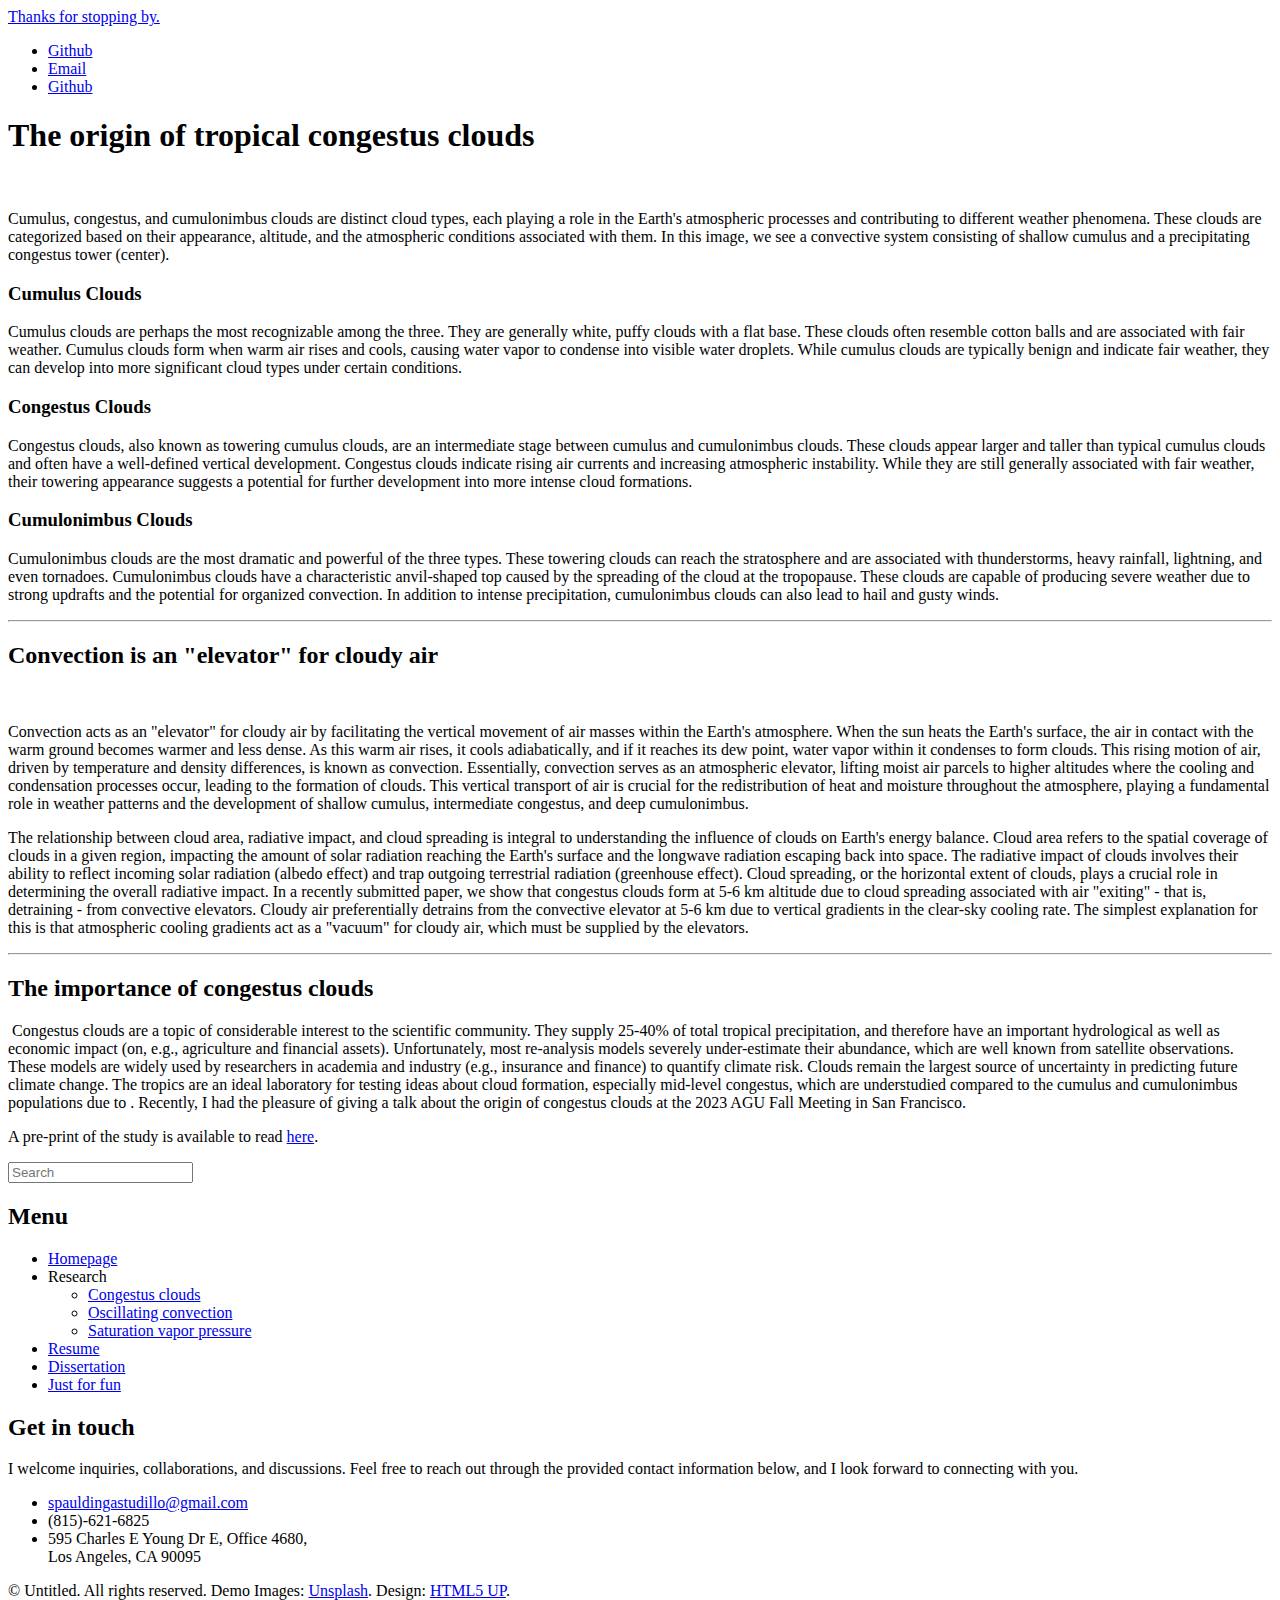
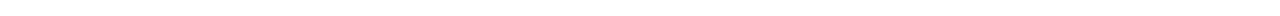
==== congestus.html @ 7991df56 "Add files via upload" ====
<!DOCTYPE HTML>
<!--
	Editorial by HTML5 UP
	html5up.net | @ajlkn
	Free for personal and commercial use under the CCA 3.0 license (html5up.net/license)
-->
<html>
	<head>
		<title>Congestus</title>
		<meta charset="utf-8" />
		<meta name="viewport" content="width=device-width, initial-scale=1, user-scalable=no" />
		<link rel="stylesheet" href="assets/css/main.css" />
	</head>
	<body class="is-preload">

		<!-- Wrapper -->
			<div id="wrapper">

				<!-- Main -->
					<div id="main">
						<div class="inner">

							<!-- Header -->
								<header id="header">
									<a href="index.html" class="logo">Thanks for stopping by.</a>
									<ul class="icons">
										<li><a href="https://www.linkedin.com/in/fesa/" class="icon brands fa-linkedin"><span class="label">Github</span></a></li>
										<li><a href="mailto:fspauldinga@ucla.edu" class="icon solid fa-envelope"><span class="label">Email</span></a></li>
										<li><a href="https://github.com/franciscospauldingastudillo" class="icon brands fa-github"><span class="label">Github</span></a></li>									</ul>
								</header>

							<!-- Content -->
								<section>
									<header class="main">
										<h1>The origin of tropical congestus clouds</h1>
									</header>

									<span class="image main"><img src="images/congestus.jpg" alt="" /></span>

									<p> 
										Cumulus, congestus, and cumulonimbus clouds are distinct cloud types, 
										each playing a role in the Earth's atmospheric processes and 
										contributing to different weather phenomena. These clouds are categorized 
										based on their appearance, altitude, and the atmospheric conditions 
										associated with them. In this image, we see a convective system consisting of
									    shallow cumulus and a precipitating congestus tower (center). 
									</p>

									<h3>Cumulus Clouds</h3>

									<p> Cumulus clouds are perhaps the most recognizable among the three. 
										They are generally white, puffy clouds with a flat base. 
										These clouds often resemble cotton balls and are associated with fair weather. 
										Cumulus clouds form when warm air rises and cools, 
										causing water vapor to condense into visible water droplets. 
										While cumulus clouds are typically benign and indicate fair weather, 
										they can develop into more significant 
										cloud types under certain conditions.
									</p>
									<h3>Congestus Clouds</h3>

									<p> Congestus clouds, also known as towering cumulus clouds, 
										are an intermediate stage between cumulus and cumulonimbus clouds. 
										These clouds appear larger and taller than typical cumulus clouds 
										and often have a well-defined vertical development. 
										Congestus clouds indicate rising air currents and 
										increasing atmospheric instability. While they are still generally 
										associated with fair weather, their towering appearance suggests a potential 
										for further development into more intense cloud formations.
									</p>
									<h3>Cumulonimbus Clouds</h3>

									<p> Cumulonimbus clouds are the most dramatic and powerful 
										of the three types. These towering clouds can reach the 
										stratosphere and are associated with thunderstorms, 
										heavy rainfall, lightning, and even tornadoes. 
										Cumulonimbus clouds have a characteristic anvil-shaped top 
										caused by the spreading of the cloud at the tropopause. 
										These clouds are capable of producing severe weather 
										due to strong updrafts and the potential for organized 
										convection. In addition to intense precipitation, 
										cumulonimbus clouds can also lead to hail and gusty winds.
									</p>

									<hr class="major" />

									<h2>Convection is an "elevator" for cloudy air </h2>

									<span class="image main"><img src="images/elevator.gif" alt="" /></span>

									<p>
										Convection acts as an "elevator" for cloudy air by 
										facilitating the vertical movement of air masses within the Earth's atmosphere. 
										When the sun heats the Earth's surface, the air in contact with the warm ground 
										becomes warmer and less dense. As this warm air rises, it cools adiabatically, 
										and if it reaches its dew point, water vapor within it condenses to form clouds. 
										This rising motion of air, driven by temperature and density differences, is known as convection. 
										Essentially, convection serves as an atmospheric elevator, lifting moist air parcels to 
										higher altitudes where the cooling and condensation processes occur, 
										leading to the formation of clouds. This vertical transport of air is crucial 
										for the redistribution of heat and moisture throughout the atmosphere, 
										playing a fundamental role in weather patterns and the development of shallow cumulus, 
										intermediate congestus, and deep cumulonimbus.
									</p>

									<p>
										The relationship between cloud area, radiative impact, and cloud spreading 
										is integral to understanding the influence of clouds on Earth's 
										energy balance. Cloud area refers to the spatial coverage of 
										clouds in a given region, impacting the amount of 
										solar radiation reaching the Earth's surface and 
										the longwave radiation escaping back into space. 
										The radiative impact of clouds involves their ability to 
										reflect incoming solar radiation (albedo effect) and 
										trap outgoing terrestrial radiation (greenhouse effect). 
										
										Cloud spreading, or the horizontal extent of clouds, plays a 
										crucial role in determining the overall radiative impact. In a recently submitted paper, 
										we show that congestus clouds form at 5-6 km altitude due to cloud spreading associated
										with air "exiting" - that is, detraining - from convective elevators. 
										Cloudy air preferentially detrains from the convective elevator 
										at 5-6 km due to vertical gradients in the clear-sky cooling rate.
										The simplest explanation for this is that atmospheric cooling gradients
										act as a "vacuum" for cloudy air, which must be supplied by the elevators.
									</p>

									<hr class="major" />

									<h2>The importance of congestus clouds</h2>
									<p> <span class="image right"><img src="images/agu2023.JPG" alt="" /></span>
										Congestus clouds are a topic of considerable interest to the scientific community. 
										They supply 25-40% of total tropical precipitation, and therefore have an important hydrological
										as well as economic impact (on, e.g., agriculture and financial assets). Unfortunately, most re-analysis models severely under-estimate their 
										abundance, which are well known from satellite observations. These models are widely used by researchers
										in academia and industry (e.g., insurance and finance) to quantify climate risk. Clouds remain the largest
										source of uncertainty in predicting future climate change. The tropics are an ideal laboratory for testing
										ideas about cloud formation, especially mid-level congestus, which are understudied
										compared to the cumulus and cumulonimbus populations due to . Recently, I had the pleasure of giving a talk
										about the origin of congestus clouds at the 2023 AGU Fall Meeting in San Francisco. 
									</p>

									<p>A pre-print of the study is available to read 
										<a href="https://escholarship.org/uc/item/8gn164cq#main">here</a>.
									</p>
								</section>

						</div>
					</div>

				<!-- Sidebar -->
					<div id="sidebar">
						<div class="inner">

							<!-- Search -->
								<section id="search" class="alt">
									<form method="post" action="#">
										<input type="text" name="query" id="query" placeholder="Search" />
									</form>
								</section>

								<!-- Menu -->
								<nav id="menu">
									<header class="major">
										<h2>Menu</h2>
									</header>
									<ul>
										<li><a href="index.html">Homepage</a></li>
										<li>
											<span class="opener">Research</span>
											<ul>
												<li><a href="congestus.html">Congestus clouds</a></li>
												<li><a href="oscillation.html">Oscillating convection</a></li>
												<li><a href="saturation.html">Saturation vapor pressure</a></li>
											</ul>
										</li>
										<li><a href="resume.html">Resume</a></li>
										<li><a href="dissertation.html">Dissertation</a></li>
										<li><a href="justforfun.html">Just for fun</a></li>
									</ul>
								</nav>

								<!-- Section -->
								<section>
									<header class="major">
										<h2>Get in touch</h2>
									</header>
									<p>
										I welcome inquiries, collaborations, and discussions. 
										Feel free to reach out through the provided contact information below, 
										and I look forward to connecting with you.
									</p>
									<ul class="contact">
										<li class="icon solid fa-envelope"><a href="mailto:fspauldinga@ucla.edu">spauldingastudillo@gmail.com</a></li>
										<li class="icon solid fa-phone">(815)-621-6825</li>
										<li class="icon solid fa-home">
											595 Charles E Young Dr E, Office 4680, <br> Los Angeles, CA 90095
										</li>
									</ul>
								</section>

							<!-- Footer -->
								<footer id="footer">
									<p class="copyright">&copy; Untitled. All rights reserved. Demo Images: <a href="https://unsplash.com">Unsplash</a>. Design: <a href="https://html5up.net">HTML5 UP</a>.</p>
								</footer>

						</div>
					</div>

			</div>

		<!-- Scripts -->
			<script src="assets/js/jquery.min.js"></script>
			<script src="assets/js/browser.min.js"></script>
			<script src="assets/js/breakpoints.min.js"></script>
			<script src="assets/js/util.js"></script>
			<script src="assets/js/main.js"></script>

	</body>
</html>
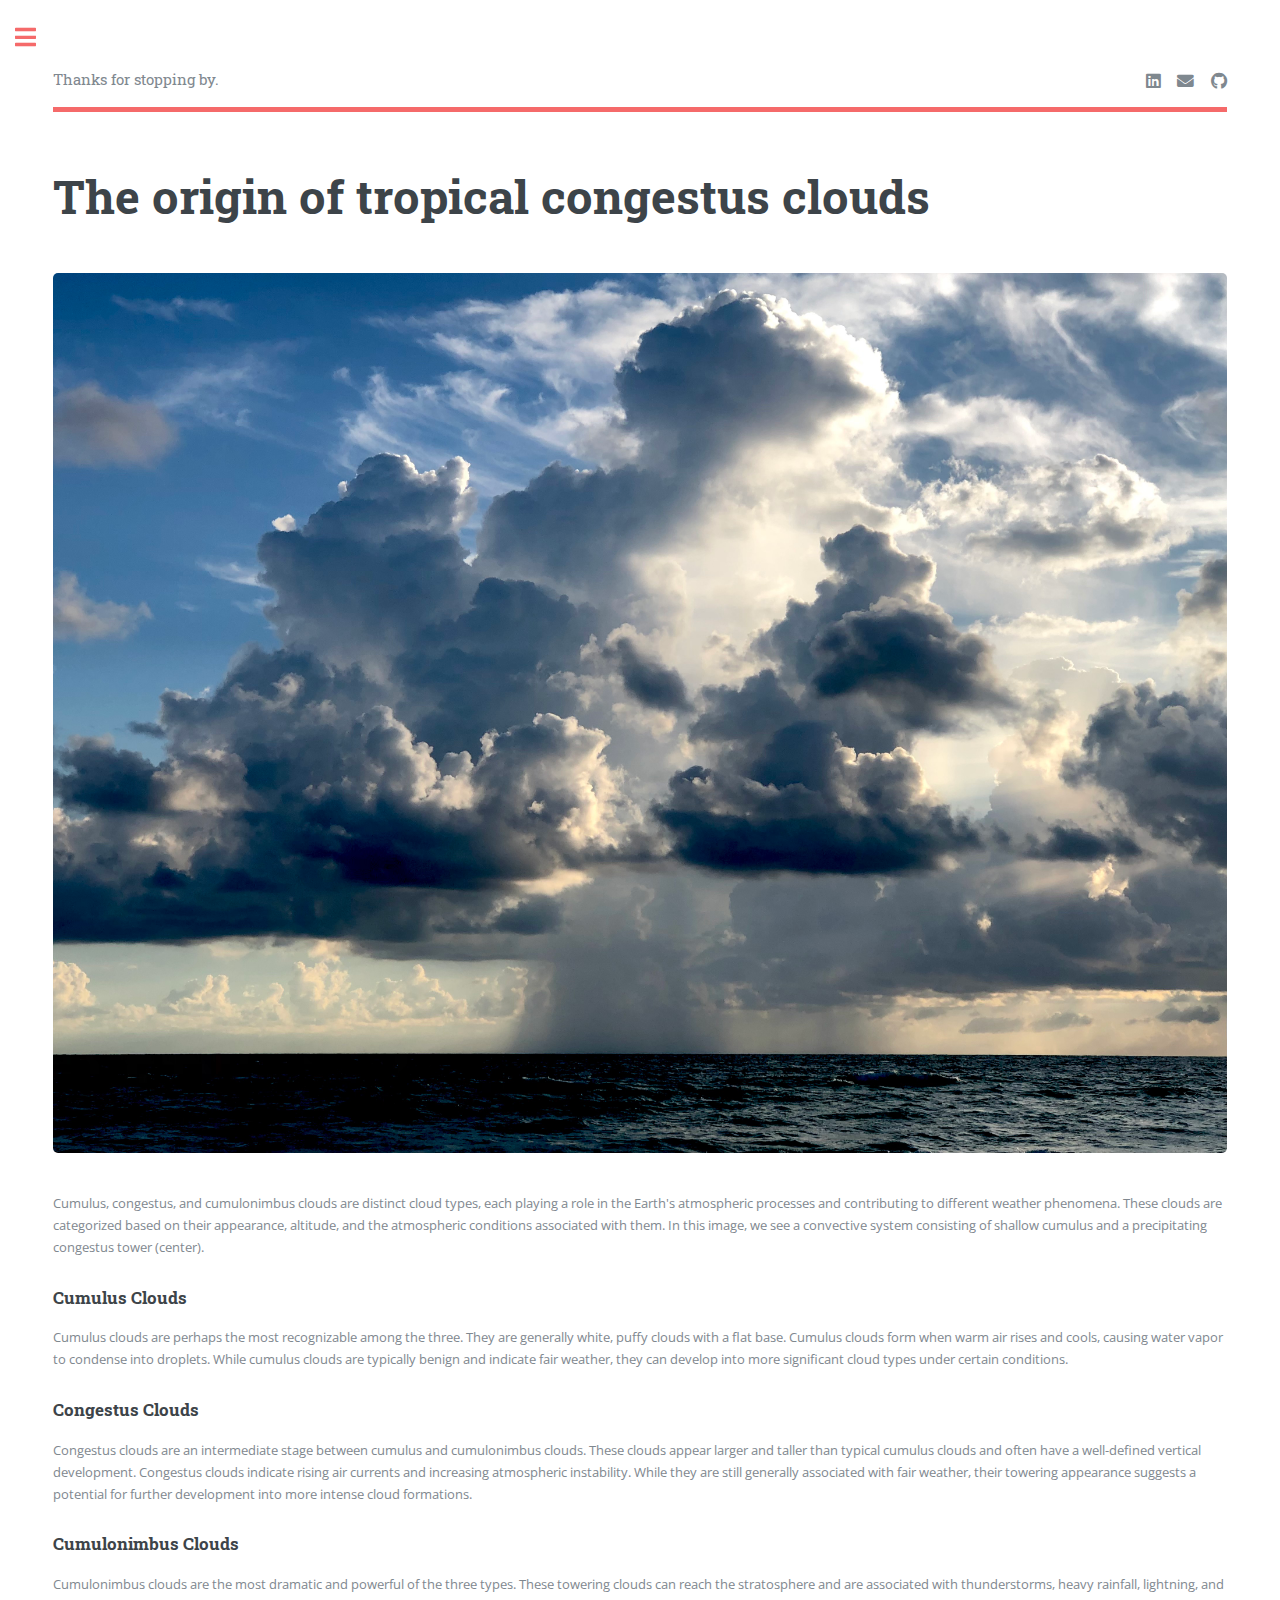
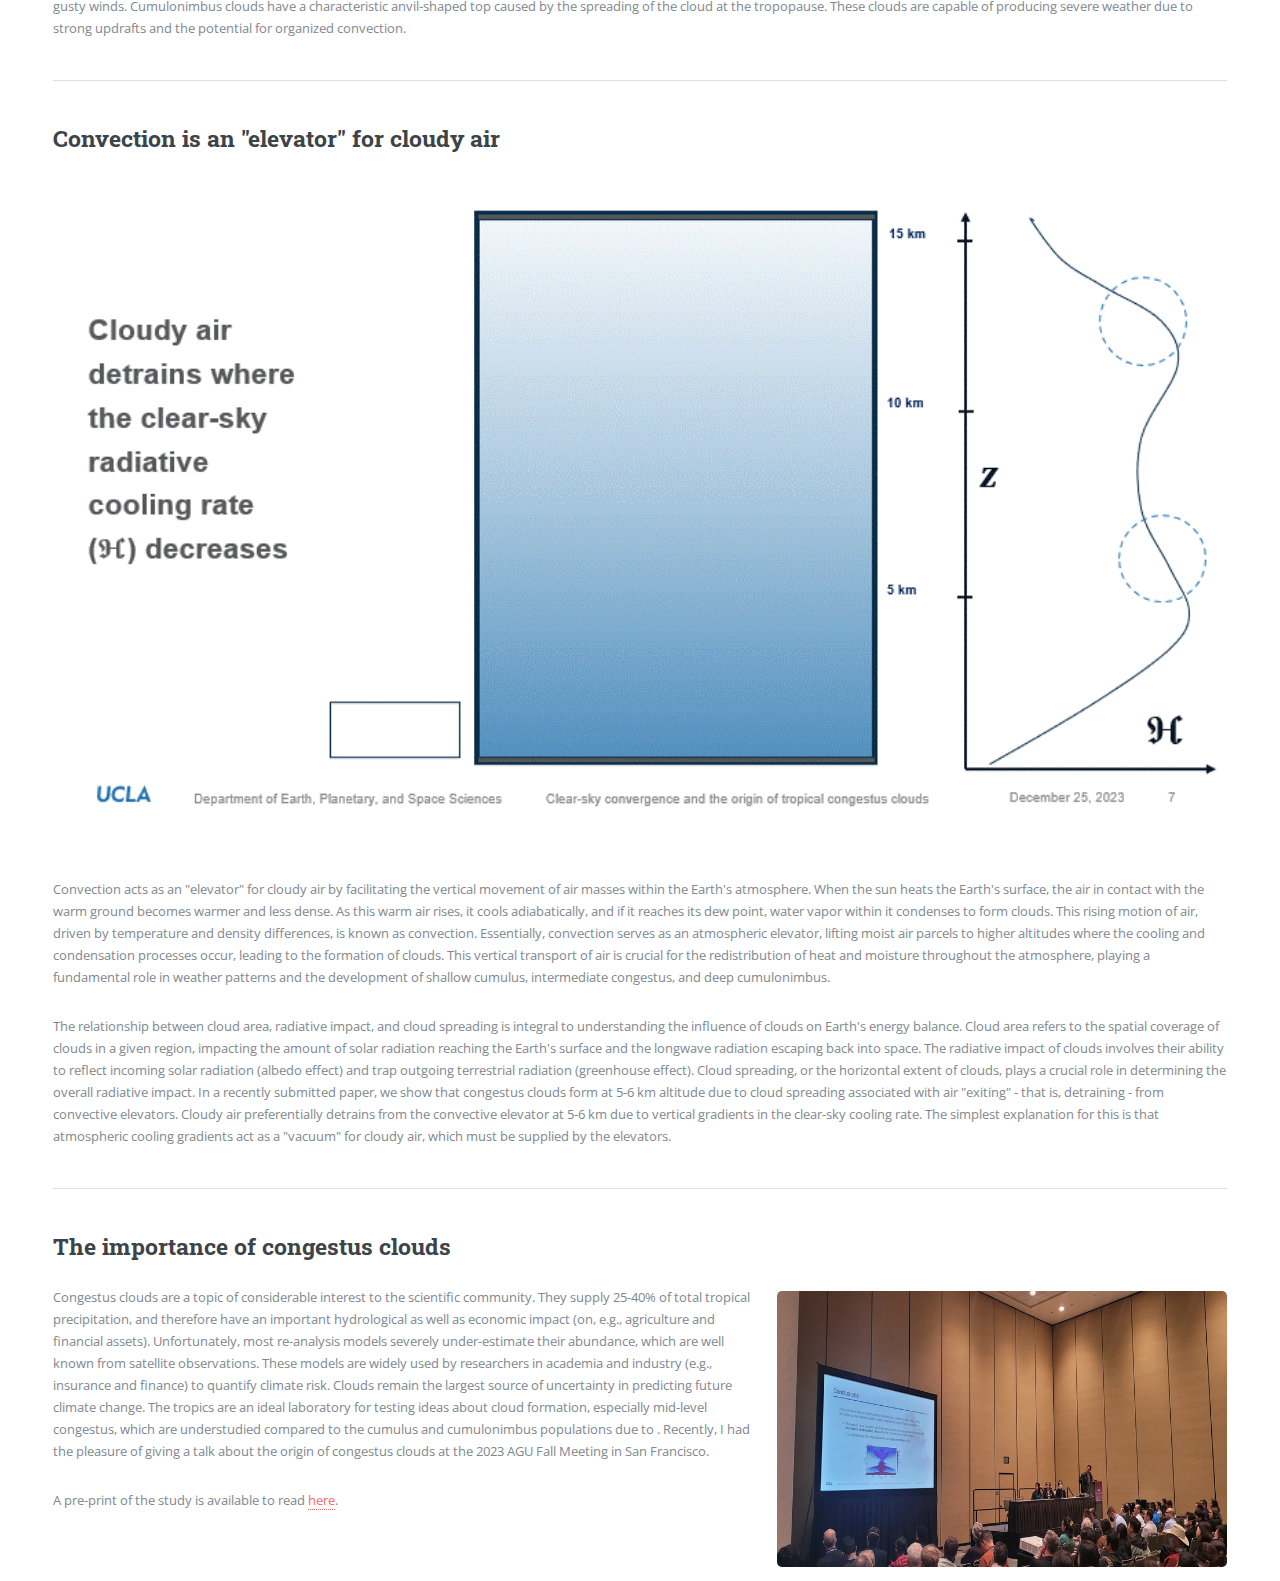
==== commit 16aaec0f: "Update congestus.html" ====
--- a/congestus.html
+++ b/congestus.html
@@ -50,17 +50,15 @@
 
 									<p> Cumulus clouds are perhaps the most recognizable among the three. 
 										They are generally white, puffy clouds with a flat base. 
-										These clouds often resemble cotton balls and are associated with fair weather. 
 										Cumulus clouds form when warm air rises and cools, 
-										causing water vapor to condense into visible water droplets. 
+										causing water vapor to condense into droplets. 
 										While cumulus clouds are typically benign and indicate fair weather, 
 										they can develop into more significant 
 										cloud types under certain conditions.
 									</p>
 									<h3>Congestus Clouds</h3>
 
-									<p> Congestus clouds, also known as towering cumulus clouds, 
-										are an intermediate stage between cumulus and cumulonimbus clouds. 
+									<p> Congestus clouds are an intermediate stage between cumulus and cumulonimbus clouds. 
 										These clouds appear larger and taller than typical cumulus clouds 
 										and often have a well-defined vertical development. 
 										Congestus clouds indicate rising air currents and 
@@ -73,13 +71,12 @@
 									<p> Cumulonimbus clouds are the most dramatic and powerful 
 										of the three types. These towering clouds can reach the 
 										stratosphere and are associated with thunderstorms, 
-										heavy rainfall, lightning, and even tornadoes. 
+										heavy rainfall, lightning, and gusty winds. 
 										Cumulonimbus clouds have a characteristic anvil-shaped top 
 										caused by the spreading of the cloud at the tropopause. 
 										These clouds are capable of producing severe weather 
 										due to strong updrafts and the potential for organized 
-										convection. In addition to intense precipitation, 
-										cumulonimbus clouds can also lead to hail and gusty winds.
+										convection.
 									</p>
 
 									<hr class="major" />
@@ -216,4 +213,4 @@
 			<script src="assets/js/main.js"></script>
 
 	</body>
-</html>+</html>
--- a/assets/css/main.css
+++ b/assets/css/main.css
@@ -0,0 +1,2273 @@
+@import url(fontawesome-all.min.css);
+@import url("https://fonts.googleapis.com/css?family=Open+Sans:400,600,400italic,600italic|Roboto+Slab:400,700");
+/*
+	Editorial by HTML5 UP
+	html5up.net | @ajlkn
+	Free for personal and commercial use under the CCA 3.0 license (html5up.net/license)
+*/
+html, body, div, span, applet, object,
+iframe, h1, h2, h3, h4, h5, h6, p, blockquote,
+pre, a, abbr, acronym, address, big, cite,
+code, del, dfn, em, img, ins, kbd, q, s, samp,
+small, strike, strong, sub, sup, tt, var, b,
+u, i, center, dl, dt, dd, ol, ul, li, fieldset,
+form, label, legend, table, caption, tbody,
+tfoot, thead, tr, th, td, article, aside,
+canvas, details, embed, figure, figcaption,
+footer, header, hgroup, menu, nav, output, ruby,
+section, summary, time, mark, audio, video {
+  margin: 0;
+  padding: 0;
+  border: 0;
+  font-size: 100%;
+  font: inherit;
+  vertical-align: baseline; }
+
+article, aside, details, figcaption, figure,
+footer, header, hgroup, menu, nav, section {
+  display: block; }
+
+body {
+  line-height: 1; }
+
+ol, ul {
+  list-style: none; }
+
+blockquote, q {
+  quotes: none; }
+  blockquote:before, blockquote:after, q:before, q:after {
+    content: '';
+    content: none; }
+
+table {
+  border-collapse: collapse;
+  border-spacing: 0; }
+
+body {
+  -webkit-text-size-adjust: none; }
+
+mark {
+  background-color: transparent;
+  color: inherit; }
+
+input::-moz-focus-inner {
+  border: 0;
+  padding: 0; }
+
+input, select, textarea {
+  -moz-appearance: none;
+  -webkit-appearance: none;
+  -ms-appearance: none;
+  appearance: none; }
+
+/* Basic */
+@-ms-viewport {
+  width: device-width; }
+
+body {
+  -ms-overflow-style: scrollbar; }
+
+@media screen and (max-width: 480px) {
+  html, body {
+    min-width: 320px; } }
+
+html {
+  box-sizing: border-box; }
+
+*, *:before, *:after {
+  box-sizing: inherit; }
+
+body {
+  background: #ffffff; }
+  body.is-preload *, body.is-preload *:before, body.is-preload *:after, body.is-resizing *, body.is-resizing *:before, body.is-resizing *:after {
+    -moz-animation: none !important;
+    -webkit-animation: none !important;
+    -ms-animation: none !important;
+    animation: none !important;
+    -moz-transition: none !important;
+    -webkit-transition: none !important;
+    -ms-transition: none !important;
+    transition: none !important; }
+
+/* Type */
+body, input, select, textarea {
+  color: #7f888f;
+  font-family: "Open Sans", sans-serif;
+  font-size: 13pt;
+  font-weight: 400;
+  line-height: 1.65; }
+  @media screen and (max-width: 1680px) {
+    body, input, select, textarea {
+      font-size: 11pt; } }
+  @media screen and (max-width: 1280px) {
+    body, input, select, textarea {
+      font-size: 10pt; } }
+  @media screen and (max-width: 360px) {
+    body, input, select, textarea {
+      font-size: 9pt; } }
+
+a {
+  -moz-transition: color 0.2s ease-in-out, border-bottom-color 0.2s ease-in-out;
+  -webkit-transition: color 0.2s ease-in-out, border-bottom-color 0.2s ease-in-out;
+  -ms-transition: color 0.2s ease-in-out, border-bottom-color 0.2s ease-in-out;
+  transition: color 0.2s ease-in-out, border-bottom-color 0.2s ease-in-out;
+  border-bottom: dotted 1px;
+  color: #f56a6a;
+  text-decoration: none; }
+  a:hover {
+    border-bottom-color: #f56a6a;
+    color: #f56a6a !important; }
+    a:hover strong {
+      color: inherit; }
+
+strong, b {
+  color: #3d4449;
+  font-weight: 600; }
+
+em, i {
+  font-style: italic; }
+
+p {
+  margin: 0 0 2em 0; }
+
+h1, h2, h3, h4, h5, h6 {
+  color: #3d4449;
+  font-family: "Roboto Slab", serif;
+  font-weight: 700;
+  line-height: 1.5;
+  margin: 0 0 1em 0; }
+  h1 a, h2 a, h3 a, h4 a, h5 a, h6 a {
+    color: inherit;
+    text-decoration: none;
+    border-bottom: 0; }
+
+h1 {
+  font-size: 4em;
+  margin: 0 0 0.5em 0;
+  line-height: 1.3; }
+
+h2 {
+  font-size: 1.75em; }
+
+h3 {
+  font-size: 1.25em; }
+
+h4 {
+  font-size: 1.1em; }
+
+h5 {
+  font-size: 0.9em; }
+
+h6 {
+  font-size: 0.7em; }
+
+@media screen and (max-width: 1680px) {
+  h1 {
+    font-size: 3.5em; } }
+
+@media screen and (max-width: 980px) {
+  h1 {
+    font-size: 3.25em; } }
+
+@media screen and (max-width: 736px) {
+  h1 {
+    font-size: 2em;
+    line-height: 1.4; }
+  h2 {
+    font-size: 1.5em; } }
+
+sub {
+  font-size: 0.8em;
+  position: relative;
+  top: 0.5em; }
+
+sup {
+  font-size: 0.8em;
+  position: relative;
+  top: -0.5em; }
+
+blockquote {
+  border-left: solid 3px rgba(210, 215, 217, 0.75);
+  font-style: italic;
+  margin: 0 0 2em 0;
+  padding: 0.5em 0 0.5em 2em; }
+
+code {
+  background: rgba(230, 235, 237, 0.25);
+  border-radius: 0.375em;
+  border: solid 1px rgba(210, 215, 217, 0.75);
+  font-family: "Courier New", monospace;
+  font-size: 0.9em;
+  margin: 0 0.25em;
+  padding: 0.25em 0.65em; }
+
+pre {
+  -webkit-overflow-scrolling: touch;
+  font-family: "Courier New", monospace;
+  font-size: 0.9em;
+  margin: 0 0 2em 0; }
+  pre code {
+    display: block;
+    line-height: 1.75;
+    padding: 1em 1.5em;
+    overflow-x: auto; }
+
+hr {
+  border: 0;
+  border-bottom: solid 1px rgba(210, 215, 217, 0.75);
+  margin: 2em 0; }
+  hr.major {
+    margin: 3em 0; }
+
+.align-left {
+  text-align: left; }
+
+.align-center {
+  text-align: center; }
+
+.align-right {
+  text-align: right; }
+
+/* Row */
+.row {
+  display: flex;
+  flex-wrap: wrap;
+  box-sizing: border-box;
+  align-items: stretch; }
+  .row > * {
+    box-sizing: border-box; }
+  .row.gtr-uniform > * > :last-child {
+    margin-bottom: 0; }
+  .row.aln-left {
+    justify-content: flex-start; }
+  .row.aln-center {
+    justify-content: center; }
+  .row.aln-right {
+    justify-content: flex-end; }
+  .row.aln-top {
+    align-items: flex-start; }
+  .row.aln-middle {
+    align-items: center; }
+  .row.aln-bottom {
+    align-items: flex-end; }
+  .row > .imp {
+    order: -1; }
+  .row > .col-1 {
+    width: 8.33333%; }
+  .row > .off-1 {
+    margin-left: 8.33333%; }
+  .row > .col-2 {
+    width: 16.66667%; }
+  .row > .off-2 {
+    margin-left: 16.66667%; }
+  .row > .col-3 {
+    width: 25%; }
+  .row > .off-3 {
+    margin-left: 25%; }
+  .row > .col-4 {
+    width: 33.33333%; }
+  .row > .off-4 {
+    margin-left: 33.33333%; }
+  .row > .col-5 {
+    width: 41.66667%; }
+  .row > .off-5 {
+    margin-left: 41.66667%; }
+  .row > .col-6 {
+    width: 50%; }
+  .row > .off-6 {
+    margin-left: 50%; }
+  .row > .col-7 {
+    width: 58.33333%; }
+  .row > .off-7 {
+    margin-left: 58.33333%; }
+  .row > .col-8 {
+    width: 66.66667%; }
+  .row > .off-8 {
+    margin-left: 66.66667%; }
+  .row > .col-9 {
+    width: 75%; }
+  .row > .off-9 {
+    margin-left: 75%; }
+  .row > .col-10 {
+    width: 83.33333%; }
+  .row > .off-10 {
+    margin-left: 83.33333%; }
+  .row > .col-11 {
+    width: 91.66667%; }
+  .row > .off-11 {
+    margin-left: 91.66667%; }
+  .row > .col-12 {
+    width: 100%; }
+  .row > .off-12 {
+    margin-left: 100%; }
+  .row.gtr-0 {
+    margin-top: 0;
+    margin-left: 0em; }
+    .row.gtr-0 > * {
+      padding: 0 0 0 0em; }
+    .row.gtr-0.gtr-uniform {
+      margin-top: 0em; }
+      .row.gtr-0.gtr-uniform > * {
+        padding-top: 0em; }
+  .row.gtr-25 {
+    margin-top: 0;
+    margin-left: -0.375em; }
+    .row.gtr-25 > * {
+      padding: 0 0 0 0.375em; }
+    .row.gtr-25.gtr-uniform {
+      margin-top: -0.375em; }
+      .row.gtr-25.gtr-uniform > * {
+        padding-top: 0.375em; }
+  .row.gtr-50 {
+    margin-top: 0;
+    margin-left: -0.75em; }
+    .row.gtr-50 > * {
+      padding: 0 0 0 0.75em; }
+    .row.gtr-50.gtr-uniform {
+      margin-top: -0.75em; }
+      .row.gtr-50.gtr-uniform > * {
+        padding-top: 0.75em; }
+  .row {
+    margin-top: 0;
+    margin-left: -1.5em; }
+    .row > * {
+      padding: 0 0 0 1.5em; }
+    .row.gtr-uniform {
+      margin-top: -1.5em; }
+      .row.gtr-uniform > * {
+        padding-top: 1.5em; }
+  .row.gtr-150 {
+    margin-top: 0;
+    margin-left: -2.25em; }
+    .row.gtr-150 > * {
+      padding: 0 0 0 2.25em; }
+    .row.gtr-150.gtr-uniform {
+      margin-top: -2.25em; }
+      .row.gtr-150.gtr-uniform > * {
+        padding-top: 2.25em; }
+  .row.gtr-200 {
+    margin-top: 0;
+    margin-left: -3em; }
+    .row.gtr-200 > * {
+      padding: 0 0 0 3em; }
+    .row.gtr-200.gtr-uniform {
+      margin-top: -3em; }
+      .row.gtr-200.gtr-uniform > * {
+        padding-top: 3em; }
+  @media screen and (max-width: 1680px) {
+    .row {
+      display: flex;
+      flex-wrap: wrap;
+      box-sizing: border-box;
+      align-items: stretch; }
+      .row > * {
+        box-sizing: border-box; }
+      .row.gtr-uniform > * > :last-child {
+        margin-bottom: 0; }
+      .row.aln-left {
+        justify-content: flex-start; }
+      .row.aln-center {
+        justify-content: center; }
+      .row.aln-right {
+        justify-content: flex-end; }
+      .row.aln-top {
+        align-items: flex-start; }
+      .row.aln-middle {
+        align-items: center; }
+      .row.aln-bottom {
+        align-items: flex-end; }
+      .row > .imp-xlarge {
+        order: -1; }
+      .row > .col-1-xlarge {
+        width: 8.33333%; }
+      .row > .off-1-xlarge {
+        margin-left: 8.33333%; }
+      .row > .col-2-xlarge {
+        width: 16.66667%; }
+      .row > .off-2-xlarge {
+        margin-left: 16.66667%; }
+      .row > .col-3-xlarge {
+        width: 25%; }
+      .row > .off-3-xlarge {
+        margin-left: 25%; }
+      .row > .col-4-xlarge {
+        width: 33.33333%; }
+      .row > .off-4-xlarge {
+        margin-left: 33.33333%; }
+      .row > .col-5-xlarge {
+        width: 41.66667%; }
+      .row > .off-5-xlarge {
+        margin-left: 41.66667%; }
+      .row > .col-6-xlarge {
+        width: 50%; }
+      .row > .off-6-xlarge {
+        margin-left: 50%; }
+      .row > .col-7-xlarge {
+        width: 58.33333%; }
+      .row > .off-7-xlarge {
+        margin-left: 58.33333%; }
+      .row > .col-8-xlarge {
+        width: 66.66667%; }
+      .row > .off-8-xlarge {
+        margin-left: 66.66667%; }
+      .row > .col-9-xlarge {
+        width: 75%; }
+      .row > .off-9-xlarge {
+        margin-left: 75%; }
+      .row > .col-10-xlarge {
+        width: 83.33333%; }
+      .row > .off-10-xlarge {
+        margin-left: 83.33333%; }
+      .row > .col-11-xlarge {
+        width: 91.66667%; }
+      .row > .off-11-xlarge {
+        margin-left: 91.66667%; }
+      .row > .col-12-xlarge {
+        width: 100%; }
+      .row > .off-12-xlarge {
+        margin-left: 100%; }
+      .row.gtr-0 {
+        margin-top: 0;
+        margin-left: 0em; }
+        .row.gtr-0 > * {
+          padding: 0 0 0 0em; }
+        .row.gtr-0.gtr-uniform {
+          margin-top: 0em; }
+          .row.gtr-0.gtr-uniform > * {
+            padding-top: 0em; }
+      .row.gtr-25 {
+        margin-top: 0;
+        margin-left: -0.375em; }
+        .row.gtr-25 > * {
+          padding: 0 0 0 0.375em; }
+        .row.gtr-25.gtr-uniform {
+          margin-top: -0.375em; }
+          .row.gtr-25.gtr-uniform > * {
+            padding-top: 0.375em; }
+      .row.gtr-50 {
+        margin-top: 0;
+        margin-left: -0.75em; }
+        .row.gtr-50 > * {
+          padding: 0 0 0 0.75em; }
+        .row.gtr-50.gtr-uniform {
+          margin-top: -0.75em; }
+          .row.gtr-50.gtr-uniform > * {
+            padding-top: 0.75em; }
+      .row {
+        margin-top: 0;
+        margin-left: -1.5em; }
+        .row > * {
+          padding: 0 0 0 1.5em; }
+        .row.gtr-uniform {
+          margin-top: -1.5em; }
+          .row.gtr-uniform > * {
+            padding-top: 1.5em; }
+      .row.gtr-150 {
+        margin-top: 0;
+        margin-left: -2.25em; }
+        .row.gtr-150 > * {
+          padding: 0 0 0 2.25em; }
+        .row.gtr-150.gtr-uniform {
+          margin-top: -2.25em; }
+          .row.gtr-150.gtr-uniform > * {
+            padding-top: 2.25em; }
+      .row.gtr-200 {
+        margin-top: 0;
+        margin-left: -3em; }
+        .row.gtr-200 > * {
+          padding: 0 0 0 3em; }
+        .row.gtr-200.gtr-uniform {
+          margin-top: -3em; }
+          .row.gtr-200.gtr-uniform > * {
+            padding-top: 3em; } }
+  @media screen and (max-width: 1280px) {
+    .row {
+      display: flex;
+      flex-wrap: wrap;
+      box-sizing: border-box;
+      align-items: stretch; }
+      .row > * {
+        box-sizing: border-box; }
+      .row.gtr-uniform > * > :last-child {
+        margin-bottom: 0; }
+      .row.aln-left {
+        justify-content: flex-start; }
+      .row.aln-center {
+        justify-content: center; }
+      .row.aln-right {
+        justify-content: flex-end; }
+      .row.aln-top {
+        align-items: flex-start; }
+      .row.aln-middle {
+        align-items: center; }
+      .row.aln-bottom {
+        align-items: flex-end; }
+      .row > .imp-large {
+        order: -1; }
+      .row > .col-1-large {
+        width: 8.33333%; }
+      .row > .off-1-large {
+        margin-left: 8.33333%; }
+      .row > .col-2-large {
+        width: 16.66667%; }
+      .row > .off-2-large {
+        margin-left: 16.66667%; }
+      .row > .col-3-large {
+        width: 25%; }
+      .row > .off-3-large {
+        margin-left: 25%; }
+      .row > .col-4-large {
+        width: 33.33333%; }
+      .row > .off-4-large {
+        margin-left: 33.33333%; }
+      .row > .col-5-large {
+        width: 41.66667%; }
+      .row > .off-5-large {
+        margin-left: 41.66667%; }
+      .row > .col-6-large {
+        width: 50%; }
+      .row > .off-6-large {
+        margin-left: 50%; }
+      .row > .col-7-large {
+        width: 58.33333%; }
+      .row > .off-7-large {
+        margin-left: 58.33333%; }
+      .row > .col-8-large {
+        width: 66.66667%; }
+      .row > .off-8-large {
+        margin-left: 66.66667%; }
+      .row > .col-9-large {
+        width: 75%; }
+      .row > .off-9-large {
+        margin-left: 75%; }
+      .row > .col-10-large {
+        width: 83.33333%; }
+      .row > .off-10-large {
+        margin-left: 83.33333%; }
+      .row > .col-11-large {
+        width: 91.66667%; }
+      .row > .off-11-large {
+        margin-left: 91.66667%; }
+      .row > .col-12-large {
+        width: 100%; }
+      .row > .off-12-large {
+        margin-left: 100%; }
+      .row.gtr-0 {
+        margin-top: 0;
+        margin-left: 0em; }
+        .row.gtr-0 > * {
+          padding: 0 0 0 0em; }
+        .row.gtr-0.gtr-uniform {
+          margin-top: 0em; }
+          .row.gtr-0.gtr-uniform > * {
+            padding-top: 0em; }
+      .row.gtr-25 {
+        margin-top: 0;
+        margin-left: -0.375em; }
+        .row.gtr-25 > * {
+          padding: 0 0 0 0.375em; }
+        .row.gtr-25.gtr-uniform {
+          margin-top: -0.375em; }
+          .row.gtr-25.gtr-uniform > * {
+            padding-top: 0.375em; }
+      .row.gtr-50 {
+        margin-top: 0;
+        margin-left: -0.75em; }
+        .row.gtr-50 > * {
+          padding: 0 0 0 0.75em; }
+        .row.gtr-50.gtr-uniform {
+          margin-top: -0.75em; }
+          .row.gtr-50.gtr-uniform > * {
+            padding-top: 0.75em; }
+      .row {
+        margin-top: 0;
+        margin-left: -1.5em; }
+        .row > * {
+          padding: 0 0 0 1.5em; }
+        .row.gtr-uniform {
+          margin-top: -1.5em; }
+          .row.gtr-uniform > * {
+            padding-top: 1.5em; }
+      .row.gtr-150 {
+        margin-top: 0;
+        margin-left: -2.25em; }
+        .row.gtr-150 > * {
+          padding: 0 0 0 2.25em; }
+        .row.gtr-150.gtr-uniform {
+          margin-top: -2.25em; }
+          .row.gtr-150.gtr-uniform > * {
+            padding-top: 2.25em; }
+      .row.gtr-200 {
+        margin-top: 0;
+        margin-left: -3em; }
+        .row.gtr-200 > * {
+          padding: 0 0 0 3em; }
+        .row.gtr-200.gtr-uniform {
+          margin-top: -3em; }
+          .row.gtr-200.gtr-uniform > * {
+            padding-top: 3em; } }
+  @media screen and (max-width: 980px) {
+    .row {
+      display: flex;
+      flex-wrap: wrap;
+      box-sizing: border-box;
+      align-items: stretch; }
+      .row > * {
+        box-sizing: border-box; }
+      .row.gtr-uniform > * > :last-child {
+        margin-bottom: 0; }
+      .row.aln-left {
+        justify-content: flex-start; }
+      .row.aln-center {
+        justify-content: center; }
+      .row.aln-right {
+        justify-content: flex-end; }
+      .row.aln-top {
+        align-items: flex-start; }
+      .row.aln-middle {
+        align-items: center; }
+      .row.aln-bottom {
+        align-items: flex-end; }
+      .row > .imp-medium {
+        order: -1; }
+      .row > .col-1-medium {
+        width: 8.33333%; }
+      .row > .off-1-medium {
+        margin-left: 8.33333%; }
+      .row > .col-2-medium {
+        width: 16.66667%; }
+      .row > .off-2-medium {
+        margin-left: 16.66667%; }
+      .row > .col-3-medium {
+        width: 25%; }
+      .row > .off-3-medium {
+        margin-left: 25%; }
+      .row > .col-4-medium {
+        width: 33.33333%; }
+      .row > .off-4-medium {
+        margin-left: 33.33333%; }
+      .row > .col-5-medium {
+        width: 41.66667%; }
+      .row > .off-5-medium {
+        margin-left: 41.66667%; }
+      .row > .col-6-medium {
+        width: 50%; }
+      .row > .off-6-medium {
+        margin-left: 50%; }
+      .row > .col-7-medium {
+        width: 58.33333%; }
+      .row > .off-7-medium {
+        margin-left: 58.33333%; }
+      .row > .col-8-medium {
+        width: 66.66667%; }
+      .row > .off-8-medium {
+        margin-left: 66.66667%; }
+      .row > .col-9-medium {
+        width: 75%; }
+      .row > .off-9-medium {
+        margin-left: 75%; }
+      .row > .col-10-medium {
+        width: 83.33333%; }
+      .row > .off-10-medium {
+        margin-left: 83.33333%; }
+      .row > .col-11-medium {
+        width: 91.66667%; }
+      .row > .off-11-medium {
+        margin-left: 91.66667%; }
+      .row > .col-12-medium {
+        width: 100%; }
+      .row > .off-12-medium {
+        margin-left: 100%; }
+      .row.gtr-0 {
+        margin-top: 0;
+        margin-left: 0em; }
+        .row.gtr-0 > * {
+          padding: 0 0 0 0em; }
+        .row.gtr-0.gtr-uniform {
+          margin-top: 0em; }
+          .row.gtr-0.gtr-uniform > * {
+            padding-top: 0em; }
+      .row.gtr-25 {
+        margin-top: 0;
+        margin-left: -0.375em; }
+        .row.gtr-25 > * {
+          padding: 0 0 0 0.375em; }
+        .row.gtr-25.gtr-uniform {
+          margin-top: -0.375em; }
+          .row.gtr-25.gtr-uniform > * {
+            padding-top: 0.375em; }
+      .row.gtr-50 {
+        margin-top: 0;
+        margin-left: -0.75em; }
+        .row.gtr-50 > * {
+          padding: 0 0 0 0.75em; }
+        .row.gtr-50.gtr-uniform {
+          margin-top: -0.75em; }
+          .row.gtr-50.gtr-uniform > * {
+            padding-top: 0.75em; }
+      .row {
+        margin-top: 0;
+        margin-left: -1.5em; }
+        .row > * {
+          padding: 0 0 0 1.5em; }
+        .row.gtr-uniform {
+          margin-top: -1.5em; }
+          .row.gtr-uniform > * {
+            padding-top: 1.5em; }
+      .row.gtr-150 {
+        margin-top: 0;
+        margin-left: -2.25em; }
+        .row.gtr-150 > * {
+          padding: 0 0 0 2.25em; }
+        .row.gtr-150.gtr-uniform {
+          margin-top: -2.25em; }
+          .row.gtr-150.gtr-uniform > * {
+            padding-top: 2.25em; }
+      .row.gtr-200 {
+        margin-top: 0;
+        margin-left: -3em; }
+        .row.gtr-200 > * {
+          padding: 0 0 0 3em; }
+        .row.gtr-200.gtr-uniform {
+          margin-top: -3em; }
+          .row.gtr-200.gtr-uniform > * {
+            padding-top: 3em; } }
+  @media screen and (max-width: 736px) {
+    .row {
+      display: flex;
+      flex-wrap: wrap;
+      box-sizing: border-box;
+      align-items: stretch; }
+      .row > * {
+        box-sizing: border-box; }
+      .row.gtr-uniform > * > :last-child {
+        margin-bottom: 0; }
+      .row.aln-left {
+        justify-content: flex-start; }
+      .row.aln-center {
+        justify-content: center; }
+      .row.aln-right {
+        justify-content: flex-end; }
+      .row.aln-top {
+        align-items: flex-start; }
+      .row.aln-middle {
+        align-items: center; }
+      .row.aln-bottom {
+        align-items: flex-end; }
+      .row > .imp-small {
+        order: -1; }
+      .row > .col-1-small {
+        width: 8.33333%; }
+      .row > .off-1-small {
+        margin-left: 8.33333%; }
+      .row > .col-2-small {
+        width: 16.66667%; }
+      .row > .off-2-small {
+        margin-left: 16.66667%; }
+      .row > .col-3-small {
+        width: 25%; }
+      .row > .off-3-small {
+        margin-left: 25%; }
+      .row > .col-4-small {
+        width: 33.33333%; }
+      .row > .off-4-small {
+        margin-left: 33.33333%; }
+      .row > .col-5-small {
+        width: 41.66667%; }
+      .row > .off-5-small {
+        margin-left: 41.66667%; }
+      .row > .col-6-small {
+        width: 50%; }
+      .row > .off-6-small {
+        margin-left: 50%; }
+      .row > .col-7-small {
+        width: 58.33333%; }
+      .row > .off-7-small {
+        margin-left: 58.33333%; }
+      .row > .col-8-small {
+        width: 66.66667%; }
+      .row > .off-8-small {
+        margin-left: 66.66667%; }
+      .row > .col-9-small {
+        width: 75%; }
+      .row > .off-9-small {
+        margin-left: 75%; }
+      .row > .col-10-small {
+        width: 83.33333%; }
+      .row > .off-10-small {
+        margin-left: 83.33333%; }
+      .row > .col-11-small {
+        width: 91.66667%; }
+      .row > .off-11-small {
+        margin-left: 91.66667%; }
+      .row > .col-12-small {
+        width: 100%; }
+      .row > .off-12-small {
+        margin-left: 100%; }
+      .row.gtr-0 {
+        margin-top: 0;
+        margin-left: 0em; }
+        .row.gtr-0 > * {
+          padding: 0 0 0 0em; }
+        .row.gtr-0.gtr-uniform {
+          margin-top: 0em; }
+          .row.gtr-0.gtr-uniform > * {
+            padding-top: 0em; }
+      .row.gtr-25 {
+        margin-top: 0;
+        margin-left: -0.375em; }
+        .row.gtr-25 > * {
+          padding: 0 0 0 0.375em; }
+        .row.gtr-25.gtr-uniform {
+          margin-top: -0.375em; }
+          .row.gtr-25.gtr-uniform > * {
+            padding-top: 0.375em; }
+      .row.gtr-50 {
+        margin-top: 0;
+        margin-left: -0.75em; }
+        .row.gtr-50 > * {
+          padding: 0 0 0 0.75em; }
+        .row.gtr-50.gtr-uniform {
+          margin-top: -0.75em; }
+          .row.gtr-50.gtr-uniform > * {
+            padding-top: 0.75em; }
+      .row {
+        margin-top: 0;
+        margin-left: -1.5em; }
+        .row > * {
+          padding: 0 0 0 1.5em; }
+        .row.gtr-uniform {
+          margin-top: -1.5em; }
+          .row.gtr-uniform > * {
+            padding-top: 1.5em; }
+      .row.gtr-150 {
+        margin-top: 0;
+        margin-left: -2.25em; }
+        .row.gtr-150 > * {
+          padding: 0 0 0 2.25em; }
+        .row.gtr-150.gtr-uniform {
+          margin-top: -2.25em; }
+          .row.gtr-150.gtr-uniform > * {
+            padding-top: 2.25em; }
+      .row.gtr-200 {
+        margin-top: 0;
+        margin-left: -3em; }
+        .row.gtr-200 > * {
+          padding: 0 0 0 3em; }
+        .row.gtr-200.gtr-uniform {
+          margin-top: -3em; }
+          .row.gtr-200.gtr-uniform > * {
+            padding-top: 3em; } }
+  @media screen and (max-width: 480px) {
+    .row {
+      display: flex;
+      flex-wrap: wrap;
+      box-sizing: border-box;
+      align-items: stretch; }
+      .row > * {
+        box-sizing: border-box; }
+      .row.gtr-uniform > * > :last-child {
+        margin-bottom: 0; }
+      .row.aln-left {
+        justify-content: flex-start; }
+      .row.aln-center {
+        justify-content: center; }
+      .row.aln-right {
+        justify-content: flex-end; }
+      .row.aln-top {
+        align-items: flex-start; }
+      .row.aln-middle {
+        align-items: center; }
+      .row.aln-bottom {
+        align-items: flex-end; }
+      .row > .imp-xsmall {
+        order: -1; }
+      .row > .col-1-xsmall {
+        width: 8.33333%; }
+      .row > .off-1-xsmall {
+        margin-left: 8.33333%; }
+      .row > .col-2-xsmall {
+        width: 16.66667%; }
+      .row > .off-2-xsmall {
+        margin-left: 16.66667%; }
+      .row > .col-3-xsmall {
+        width: 25%; }
+      .row > .off-3-xsmall {
+        margin-left: 25%; }
+      .row > .col-4-xsmall {
+        width: 33.33333%; }
+      .row > .off-4-xsmall {
+        margin-left: 33.33333%; }
+      .row > .col-5-xsmall {
+        width: 41.66667%; }
+      .row > .off-5-xsmall {
+        margin-left: 41.66667%; }
+      .row > .col-6-xsmall {
+        width: 50%; }
+      .row > .off-6-xsmall {
+        margin-left: 50%; }
+      .row > .col-7-xsmall {
+        width: 58.33333%; }
+      .row > .off-7-xsmall {
+        margin-left: 58.33333%; }
+      .row > .col-8-xsmall {
+        width: 66.66667%; }
+      .row > .off-8-xsmall {
+        margin-left: 66.66667%; }
+      .row > .col-9-xsmall {
+        width: 75%; }
+      .row > .off-9-xsmall {
+        margin-left: 75%; }
+      .row > .col-10-xsmall {
+        width: 83.33333%; }
+      .row > .off-10-xsmall {
+        margin-left: 83.33333%; }
+      .row > .col-11-xsmall {
+        width: 91.66667%; }
+      .row > .off-11-xsmall {
+        margin-left: 91.66667%; }
+      .row > .col-12-xsmall {
+        width: 100%; }
+      .row > .off-12-xsmall {
+        margin-left: 100%; }
+      .row.gtr-0 {
+        margin-top: 0;
+        margin-left: 0em; }
+        .row.gtr-0 > * {
+          padding: 0 0 0 0em; }
+        .row.gtr-0.gtr-uniform {
+          margin-top: 0em; }
+          .row.gtr-0.gtr-uniform > * {
+            padding-top: 0em; }
+      .row.gtr-25 {
+        margin-top: 0;
+        margin-left: -0.375em; }
+        .row.gtr-25 > * {
+          padding: 0 0 0 0.375em; }
+        .row.gtr-25.gtr-uniform {
+          margin-top: -0.375em; }
+          .row.gtr-25.gtr-uniform > * {
+            padding-top: 0.375em; }
+      .row.gtr-50 {
+        margin-top: 0;
+        margin-left: -0.75em; }
+        .row.gtr-50 > * {
+          padding: 0 0 0 0.75em; }
+        .row.gtr-50.gtr-uniform {
+          margin-top: -0.75em; }
+          .row.gtr-50.gtr-uniform > * {
+            padding-top: 0.75em; }
+      .row {
+        margin-top: 0;
+        margin-left: -1.5em; }
+        .row > * {
+          padding: 0 0 0 1.5em; }
+        .row.gtr-uniform {
+          margin-top: -1.5em; }
+          .row.gtr-uniform > * {
+            padding-top: 1.5em; }
+      .row.gtr-150 {
+        margin-top: 0;
+        margin-left: -2.25em; }
+        .row.gtr-150 > * {
+          padding: 0 0 0 2.25em; }
+        .row.gtr-150.gtr-uniform {
+          margin-top: -2.25em; }
+          .row.gtr-150.gtr-uniform > * {
+            padding-top: 2.25em; }
+      .row.gtr-200 {
+        margin-top: 0;
+        margin-left: -3em; }
+        .row.gtr-200 > * {
+          padding: 0 0 0 3em; }
+        .row.gtr-200.gtr-uniform {
+          margin-top: -3em; }
+          .row.gtr-200.gtr-uniform > * {
+            padding-top: 3em; } }
+
+/* Section/Article */
+section.special, article.special {
+  text-align: center; }
+
+header p {
+  font-family: "Roboto Slab", serif;
+  font-size: 1em;
+  font-weight: 400;
+  letter-spacing: 0.075em;
+  margin-top: -0.5em;
+  text-transform: uppercase; }
+
+header.major > :last-child {
+  border-bottom: solid 3px #f56a6a;
+  display: inline-block;
+  margin: 0 0 2em 0;
+  padding: 0 0.75em 0.5em 0; }
+
+header.main > :last-child {
+  margin: 0 0 1em 0; }
+
+/* Form */
+form {
+  margin: 0 0 2em 0; }
+
+label {
+  color: #3d4449;
+  display: block;
+  font-size: 0.9em;
+  font-weight: 600;
+  margin: 0 0 1em 0; }
+
+input[type="text"],
+input[type="password"],
+input[type="email"],
+input[type="tel"],
+input[type="search"],
+input[type="url"],
+select,
+textarea {
+  -moz-appearance: none;
+  -webkit-appearance: none;
+  -ms-appearance: none;
+  appearance: none;
+  background: #ffffff;
+  border-radius: 0.375em;
+  border: none;
+  border: solid 1px rgba(210, 215, 217, 0.75);
+  color: inherit;
+  display: block;
+  outline: 0;
+  padding: 0 1em;
+  text-decoration: none;
+  width: 100%; }
+  input[type="text"]:invalid,
+  input[type="password"]:invalid,
+  input[type="email"]:invalid,
+  input[type="tel"]:invalid,
+  input[type="search"]:invalid,
+  input[type="url"]:invalid,
+  select:invalid,
+  textarea:invalid {
+    box-shadow: none; }
+  input[type="text"]:focus,
+  input[type="password"]:focus,
+  input[type="email"]:focus,
+  input[type="tel"]:focus,
+  input[type="search"]:focus,
+  input[type="url"]:focus,
+  select:focus,
+  textarea:focus {
+    border-color: #f56a6a;
+    box-shadow: 0 0 0 1px #f56a6a; }
+
+select {
+  background-image: url("data:image/svg+xml;charset=utf8,%3Csvg xmlns='http://www.w3.org/2000/svg' width='40' height='40' preserveAspectRatio='none' viewBox='0 0 40 40'%3E%3Cpath d='M9.4,12.3l10.4,10.4l10.4-10.4c0.2-0.2,0.5-0.4,0.9-0.4c0.3,0,0.6,0.1,0.9,0.4l3.3,3.3c0.2,0.2,0.4,0.5,0.4,0.9 c0,0.4-0.1,0.6-0.4,0.9L20.7,31.9c-0.2,0.2-0.5,0.4-0.9,0.4c-0.3,0-0.6-0.1-0.9-0.4L4.3,17.3c-0.2-0.2-0.4-0.5-0.4-0.9 c0-0.4,0.1-0.6,0.4-0.9l3.3-3.3c0.2-0.2,0.5-0.4,0.9-0.4S9.1,12.1,9.4,12.3z' fill='rgba(210, 215, 217, 0.75)' /%3E%3C/svg%3E");
+  background-size: 1.25em;
+  background-repeat: no-repeat;
+  background-position: calc(100% - 1em) center;
+  height: 2.75em;
+  padding-right: 2.75em;
+  text-overflow: ellipsis; }
+  select option {
+    color: #3d4449;
+    background: #ffffff; }
+  select:focus::-ms-value {
+    background-color: transparent; }
+  select::-ms-expand {
+    display: none; }
+
+input[type="text"],
+input[type="password"],
+input[type="email"],
+input[type="tel"],
+input[type="search"],
+input[type="url"],
+select {
+  height: 2.75em; }
+
+textarea {
+  padding: 0.75em 1em; }
+
+input[type="checkbox"],
+input[type="radio"] {
+  -moz-appearance: none;
+  -webkit-appearance: none;
+  -ms-appearance: none;
+  appearance: none;
+  display: block;
+  float: left;
+  margin-right: -2em;
+  opacity: 0;
+  width: 1em;
+  z-index: -1; }
+  input[type="checkbox"] + label,
+  input[type="radio"] + label {
+    text-decoration: none;
+    color: #7f888f;
+    cursor: pointer;
+    display: inline-block;
+    font-size: 1em;
+    font-weight: 400;
+    padding-left: 2.4em;
+    padding-right: 0.75em;
+    position: relative; }
+    input[type="checkbox"] + label:before,
+    input[type="radio"] + label:before {
+      -moz-osx-font-smoothing: grayscale;
+      -webkit-font-smoothing: antialiased;
+      display: inline-block;
+      font-style: normal;
+      font-variant: normal;
+      text-rendering: auto;
+      line-height: 1;
+      text-transform: none !important;
+      font-family: 'Font Awesome 5 Free';
+      font-weight: 900; }
+    input[type="checkbox"] + label:before,
+    input[type="radio"] + label:before {
+      background: #ffffff;
+      border-radius: 0.375em;
+      border: solid 1px rgba(210, 215, 217, 0.75);
+      content: '';
+      display: inline-block;
+      font-size: 0.8em;
+      height: 2.0625em;
+      left: 0;
+      line-height: 2.0625em;
+      position: absolute;
+      text-align: center;
+      top: 0;
+      width: 2.0625em; }
+  input[type="checkbox"]:checked + label:before,
+  input[type="radio"]:checked + label:before {
+    background: #3d4449;
+    border-color: #3d4449;
+    color: #ffffff;
+    content: '\f00c'; }
+  input[type="checkbox"]:focus + label:before,
+  input[type="radio"]:focus + label:before {
+    border-color: #f56a6a;
+    box-shadow: 0 0 0 1px #f56a6a; }
+
+input[type="checkbox"] + label:before {
+  border-radius: 0.375em; }
+
+input[type="radio"] + label:before {
+  border-radius: 100%; }
+
+::-webkit-input-placeholder {
+  color: #9fa3a6 !important;
+  opacity: 1.0; }
+
+:-moz-placeholder {
+  color: #9fa3a6 !important;
+  opacity: 1.0; }
+
+::-moz-placeholder {
+  color: #9fa3a6 !important;
+  opacity: 1.0; }
+
+:-ms-input-placeholder {
+  color: #9fa3a6 !important;
+  opacity: 1.0; }
+
+/* Box */
+.box {
+  border-radius: 0.375em;
+  border: solid 1px rgba(210, 215, 217, 0.75);
+  margin-bottom: 2em;
+  padding: 1.5em; }
+  .box > :last-child,
+  .box > :last-child > :last-child,
+  .box > :last-child > :last-child > :last-child {
+    margin-bottom: 0; }
+  .box.alt {
+    border: 0;
+    border-radius: 0;
+    padding: 0; }
+
+/* Icon */
+.icon {
+  text-decoration: none;
+  border-bottom: none;
+  position: relative; }
+  .icon:before {
+    -moz-osx-font-smoothing: grayscale;
+    -webkit-font-smoothing: antialiased;
+    display: inline-block;
+    font-style: normal;
+    font-variant: normal;
+    text-rendering: auto;
+    line-height: 1;
+    text-transform: none !important;
+    font-family: 'Font Awesome 5 Free';
+    font-weight: 400; }
+  .icon > .label {
+    display: none; }
+  .icon:before {
+    line-height: inherit; }
+  .icon.solid:before {
+    font-weight: 900; }
+  .icon.brands:before {
+    font-family: 'Font Awesome 5 Brands'; }
+
+/* Image */
+.image {
+  border-radius: 0.375em;
+  border: 0;
+  display: inline-block;
+  position: relative; }
+  .image img {
+    border-radius: 0.375em;
+    display: block; }
+  .image.left, .image.right {
+    max-width: 40%; }
+    .image.left img, .image.right img {
+      width: 100%; }
+  .image.left {
+    float: left;
+    padding: 0 1.5em 1em 0;
+    top: 0.25em; }
+  .image.right {
+    float: right;
+    padding: 0 0 1em 1.5em;
+    top: 0.25em; }
+  .image.fit {
+    display: block;
+    margin: 0 0 2em 0;
+    width: 100%; }
+    .image.fit img {
+      width: 100%; }
+  .image.main {
+    display: block;
+    margin: 0 0 3em 0;
+    width: 100%; }
+    .image.main img {
+      width: 100%; }
+
+a.image {
+  overflow: hidden; }
+  a.image img {
+    -moz-transition: -moz-transform 0.2s ease;
+    -webkit-transition: -webkit-transform 0.2s ease;
+    -ms-transition: -ms-transform 0.2s ease;
+    transition: transform 0.2s ease; }
+  a.image:hover img {
+    -moz-transform: scale(1.075);
+    -webkit-transform: scale(1.075);
+    -ms-transform: scale(1.075);
+    transform: scale(1.075); }
+
+/* List */
+ol {
+  list-style: decimal;
+  margin: 0 0 2em 0;
+  padding-left: 1.25em; }
+  ol li {
+    padding-left: 0.25em; }
+
+ul {
+  list-style: disc;
+  margin: 0 0 2em 0;
+  padding-left: 1em; }
+  ul li {
+    padding-left: 0.5em; }
+  ul.alt {
+    list-style: none;
+    padding-left: 0; }
+    ul.alt li {
+      border-top: solid 1px rgba(210, 215, 217, 0.75);
+      padding: 0.5em 0; }
+      ul.alt li:first-child {
+        border-top: 0;
+        padding-top: 0; }
+
+dl {
+  margin: 0 0 2em 0; }
+  dl dt {
+    display: block;
+    font-weight: 600;
+    margin: 0 0 1em 0; }
+  dl dd {
+    margin-left: 2em; }
+
+/* Actions */
+ul.actions {
+  display: -moz-flex;
+  display: -webkit-flex;
+  display: -ms-flex;
+  display: flex;
+  cursor: default;
+  list-style: none;
+  margin-left: -1em;
+  padding-left: 0; }
+  ul.actions li {
+    padding: 0 0 0 1em;
+    vertical-align: middle; }
+  ul.actions.special {
+    -moz-justify-content: center;
+    -webkit-justify-content: center;
+    -ms-justify-content: center;
+    justify-content: center;
+    width: 100%;
+    margin-left: 0; }
+    ul.actions.special li:first-child {
+      padding-left: 0; }
+  ul.actions.stacked {
+    -moz-flex-direction: column;
+    -webkit-flex-direction: column;
+    -ms-flex-direction: column;
+    flex-direction: column;
+    margin-left: 0; }
+    ul.actions.stacked li {
+      padding: 1.3em 0 0 0; }
+      ul.actions.stacked li:first-child {
+        padding-top: 0; }
+  ul.actions.fit {
+    width: calc(100% + 1em); }
+    ul.actions.fit li {
+      -moz-flex-grow: 1;
+      -webkit-flex-grow: 1;
+      -ms-flex-grow: 1;
+      flex-grow: 1;
+      -moz-flex-shrink: 1;
+      -webkit-flex-shrink: 1;
+      -ms-flex-shrink: 1;
+      flex-shrink: 1;
+      width: 100%; }
+      ul.actions.fit li > * {
+        width: 100%; }
+    ul.actions.fit.stacked {
+      width: 100%; }
+
+/* Icons */
+ul.icons {
+  cursor: default;
+  list-style: none;
+  padding-left: 0; }
+  ul.icons li {
+    display: inline-block;
+    padding: 0 1em 0 0; }
+    ul.icons li:last-child {
+      padding-right: 0; }
+    ul.icons li .icon {
+      color: inherit; }
+      ul.icons li .icon:before {
+        font-size: 1.25em; }
+
+/* Contact */
+ul.contact {
+  list-style: none;
+  padding: 0; }
+  ul.contact li {
+    text-decoration: none;
+    border-top: solid 1px rgba(210, 215, 217, 0.75);
+    margin: 1.5em 0 0 0;
+    padding: 1.5em 0 0 3em;
+    position: relative; }
+    ul.contact li:before {
+      -moz-osx-font-smoothing: grayscale;
+      -webkit-font-smoothing: antialiased;
+      display: inline-block;
+      font-style: normal;
+      font-variant: normal;
+      text-rendering: auto;
+      line-height: 1;
+      text-transform: none !important;
+      font-family: 'Font Awesome 5 Free';
+      font-weight: 400; }
+    ul.contact li:before {
+      color: #f56a6a;
+      display: inline-block;
+      font-size: 1.5em;
+      height: 1.125em;
+      left: 0;
+      line-height: 1.125em;
+      position: absolute;
+      text-align: center;
+      top: 1em;
+      width: 1.5em; }
+    ul.contact li:first-child {
+      border-top: 0;
+      margin-top: 0;
+      padding-top: 0; }
+      ul.contact li:first-child:before {
+        top: 0; }
+    ul.contact li a {
+      color: inherit; }
+
+/* Pagination */
+ul.pagination {
+  cursor: default;
+  list-style: none;
+  padding-left: 0; }
+  ul.pagination li {
+    display: inline-block;
+    padding-left: 0;
+    vertical-align: middle; }
+    ul.pagination li > .page {
+      -moz-transition: background-color 0.2s ease-in-out, color 0.2s ease-in-out;
+      -webkit-transition: background-color 0.2s ease-in-out, color 0.2s ease-in-out;
+      -ms-transition: background-color 0.2s ease-in-out, color 0.2s ease-in-out;
+      transition: background-color 0.2s ease-in-out, color 0.2s ease-in-out;
+      border-bottom: 0;
+      border-radius: 0.375em;
+      display: inline-block;
+      font-size: 0.8em;
+      font-weight: 600;
+      height: 2em;
+      line-height: 2em;
+      margin: 0 0.125em;
+      min-width: 2em;
+      padding: 0 0.5em;
+      text-align: center; }
+      ul.pagination li > .page.active {
+        background-color: #f56a6a;
+        color: #ffffff !important; }
+        ul.pagination li > .page.active:hover {
+          background-color: #f67878; }
+        ul.pagination li > .page.active:active {
+          background-color: #f45c5c; }
+    ul.pagination li:first-child {
+      padding-right: 0.75em; }
+    ul.pagination li:last-child {
+      padding-left: 0.75em; }
+  @media screen and (max-width: 480px) {
+    ul.pagination li:nth-child(n+2):nth-last-child(n+2) {
+      display: none; }
+    ul.pagination li:first-child {
+      padding-right: 0; } }
+
+/* Table */
+.table-wrapper {
+  -webkit-overflow-scrolling: touch;
+  overflow-x: auto; }
+
+table {
+  margin: 0 0 2em 0;
+  width: 100%; }
+  table tbody tr {
+    border: solid 1px rgba(210, 215, 217, 0.75);
+    border-left: 0;
+    border-right: 0; }
+    table tbody tr:nth-child(2n + 1) {
+      background-color: rgba(230, 235, 237, 0.25); }
+  table td {
+    padding: 0.75em 0.75em; }
+  table th {
+    color: #3d4449;
+    font-size: 0.9em;
+    font-weight: 600;
+    padding: 0 0.75em 0.75em 0.75em;
+    text-align: left; }
+  table thead {
+    border-bottom: solid 2px rgba(210, 215, 217, 0.75); }
+  table tfoot {
+    border-top: solid 2px rgba(210, 215, 217, 0.75); }
+  table.alt {
+    border-collapse: separate; }
+    table.alt tbody tr td {
+      border: solid 1px rgba(210, 215, 217, 0.75);
+      border-left-width: 0;
+      border-top-width: 0; }
+      table.alt tbody tr td:first-child {
+        border-left-width: 1px; }
+    table.alt tbody tr:first-child td {
+      border-top-width: 1px; }
+    table.alt thead {
+      border-bottom: 0; }
+    table.alt tfoot {
+      border-top: 0; }
+
+/* Button */
+input[type="submit"],
+input[type="reset"],
+input[type="button"],
+button,
+.button {
+  -moz-appearance: none;
+  -webkit-appearance: none;
+  -ms-appearance: none;
+  appearance: none;
+  -moz-transition: background-color 0.2s ease-in-out, color 0.2s ease-in-out;
+  -webkit-transition: background-color 0.2s ease-in-out, color 0.2s ease-in-out;
+  -ms-transition: background-color 0.2s ease-in-out, color 0.2s ease-in-out;
+  transition: background-color 0.2s ease-in-out, color 0.2s ease-in-out;
+  background-color: transparent;
+  border-radius: 0.375em;
+  border: 0;
+  box-shadow: inset 0 0 0 2px #f56a6a;
+  color: #f56a6a !important;
+  cursor: pointer;
+  display: inline-block;
+  font-family: "Roboto Slab", serif;
+  font-size: 0.8em;
+  font-weight: 700;
+  height: 3.5em;
+  letter-spacing: 0.075em;
+  line-height: 3.5em;
+  padding: 0 2.25em;
+  text-align: center;
+  text-decoration: none;
+  text-transform: uppercase;
+  white-space: nowrap; }
+  input[type="submit"]:hover,
+  input[type="reset"]:hover,
+  input[type="button"]:hover,
+  button:hover,
+  .button:hover {
+    background-color: rgba(245, 106, 106, 0.05); }
+  input[type="submit"]:active,
+  input[type="reset"]:active,
+  input[type="button"]:active,
+  button:active,
+  .button:active {
+    background-color: rgba(245, 106, 106, 0.15); }
+  input[type="submit"].icon:before,
+  input[type="reset"].icon:before,
+  input[type="button"].icon:before,
+  button.icon:before,
+  .button.icon:before {
+    margin-right: 0.5em; }
+  input[type="submit"].fit,
+  input[type="reset"].fit,
+  input[type="button"].fit,
+  button.fit,
+  .button.fit {
+    width: 100%; }
+  input[type="submit"].small,
+  input[type="reset"].small,
+  input[type="button"].small,
+  button.small,
+  .button.small {
+    font-size: 0.6em; }
+  input[type="submit"].large,
+  input[type="reset"].large,
+  input[type="button"].large,
+  button.large,
+  .button.large {
+    font-size: 1em;
+    height: 3.65em;
+    line-height: 3.65em; }
+  input[type="submit"].primary,
+  input[type="reset"].primary,
+  input[type="button"].primary,
+  button.primary,
+  .button.primary {
+    background-color: #f56a6a;
+    box-shadow: none;
+    color: #ffffff !important; }
+    input[type="submit"].primary:hover,
+    input[type="reset"].primary:hover,
+    input[type="button"].primary:hover,
+    button.primary:hover,
+    .button.primary:hover {
+      background-color: #f67878; }
+    input[type="submit"].primary:active,
+    input[type="reset"].primary:active,
+    input[type="button"].primary:active,
+    button.primary:active,
+    .button.primary:active {
+      background-color: #f45c5c; }
+  input[type="submit"].disabled, input[type="submit"]:disabled,
+  input[type="reset"].disabled,
+  input[type="reset"]:disabled,
+  input[type="button"].disabled,
+  input[type="button"]:disabled,
+  button.disabled,
+  button:disabled,
+  .button.disabled,
+  .button:disabled {
+    pointer-events: none;
+    opacity: 0.25; }
+
+/* Mini Posts */
+.mini-posts article {
+  border-top: solid 1px rgba(210, 215, 217, 0.75);
+  margin-top: 2em;
+  padding-top: 2em; }
+  .mini-posts article .image {
+    display: block;
+    margin: 0 0 1.5em 0; }
+    .mini-posts article .image img {
+      display: block;
+      width: 100%; }
+  .mini-posts article:first-child {
+    border-top: 0;
+    margin-top: 0;
+    padding-top: 0; }
+
+/* Features */
+.features {
+  display: -moz-flex;
+  display: -webkit-flex;
+  display: -ms-flex;
+  display: flex;
+  -moz-flex-wrap: wrap;
+  -webkit-flex-wrap: wrap;
+  -ms-flex-wrap: wrap;
+  flex-wrap: wrap;
+  margin: 0 0 2em -3em;
+  width: calc(100% + 3em); }
+  .features article {
+    -moz-align-items: center;
+    -webkit-align-items: center;
+    -ms-align-items: center;
+    align-items: center;
+    display: -moz-flex;
+    display: -webkit-flex;
+    display: -ms-flex;
+    display: flex;
+    margin: 0 0 3em 3em;
+    position: relative;
+    width: calc(50% - 3em); }
+    .features article:nth-child(2n - 1) {
+      margin-right: 1.5em; }
+    .features article:nth-child(2n) {
+      margin-left: 1.5em; }
+    .features article:nth-last-child(1), .features article:nth-last-child(2) {
+      margin-bottom: 0; }
+    .features article .icon {
+      -moz-flex-grow: 0;
+      -webkit-flex-grow: 0;
+      -ms-flex-grow: 0;
+      flex-grow: 0;
+      -moz-flex-shrink: 0;
+      -webkit-flex-shrink: 0;
+      -ms-flex-shrink: 0;
+      flex-shrink: 0;
+      display: block;
+      height: 10em;
+      line-height: 10em;
+      margin: 0 2em 0 0;
+      text-align: center;
+      width: 10em; }
+      .features article .icon:before {
+        color: #f56a6a;
+        font-size: 2.75rem;
+        position: relative;
+        top: 0.05em; }
+      .features article .icon:after {
+        -moz-transform: rotate(45deg);
+        -webkit-transform: rotate(45deg);
+        -ms-transform: rotate(45deg);
+        transform: rotate(45deg);
+        border-radius: 0.25rem;
+        border: solid 2px rgba(210, 215, 217, 0.75);
+        content: '';
+        display: block;
+        height: 7em;
+        left: 50%;
+        margin: -3.5em 0 0 -3.5em;
+        position: absolute;
+        top: 50%;
+        width: 7em; }
+    .features article .content {
+      -moz-flex-grow: 1;
+      -webkit-flex-grow: 1;
+      -ms-flex-grow: 1;
+      flex-grow: 1;
+      -moz-flex-shrink: 1;
+      -webkit-flex-shrink: 1;
+      -ms-flex-shrink: 1;
+      flex-shrink: 1;
+      width: 100%; }
+      .features article .content > :last-child {
+        margin-bottom: 0; }
+  @media screen and (max-width: 980px) {
+    .features {
+      margin: 0 0 2em 0;
+      width: 100%; }
+      .features article {
+        margin: 0 0 3em 0;
+        width: 100%; }
+        .features article:nth-child(2n - 1) {
+          margin-right: 0; }
+        .features article:nth-child(2n) {
+          margin-left: 0; }
+        .features article:nth-last-child(1), .features article:nth-last-child(2) {
+          margin-bottom: 3em; }
+        .features article:last-child {
+          margin-bottom: 0; }
+        .features article .icon {
+          height: 8em;
+          line-height: 8em;
+          width: 8em; }
+          .features article .icon:before {
+            font-size: 2.25rem; }
+          .features article .icon:after {
+            height: 6em;
+            margin: -3em 0 0 -3em;
+            width: 6em; } }
+  @media screen and (max-width: 480px) {
+    .features article {
+      -moz-flex-direction: column;
+      -webkit-flex-direction: column;
+      -ms-flex-direction: column;
+      flex-direction: column;
+      -moz-align-items: -moz-flex-start;
+      -webkit-align-items: -webkit-flex-start;
+      -ms-align-items: -ms-flex-start;
+      align-items: flex-start; }
+      .features article .icon {
+        height: 6em;
+        line-height: 6em;
+        margin: 0 0 1.5em 0;
+        width: 6em; }
+        .features article .icon:before {
+          font-size: 1.5rem; }
+        .features article .icon:after {
+          height: 4em;
+          margin: -2em 0 0 -2em;
+          width: 4em; } }
+  @media screen and (max-width: 480px) {
+    .features article .icon:before {
+      font-size: 1.25rem; } }
+
+/* Posts */
+.posts {
+  display: -moz-flex;
+  display: -webkit-flex;
+  display: -ms-flex;
+  display: flex;
+  -moz-flex-wrap: wrap;
+  -webkit-flex-wrap: wrap;
+  -ms-flex-wrap: wrap;
+  flex-wrap: wrap;
+  margin: 0 0 2em -6em;
+  width: calc(100% + 6em); }
+  .posts article {
+    -moz-flex-grow: 0;
+    -webkit-flex-grow: 0;
+    -ms-flex-grow: 0;
+    flex-grow: 0;
+    -moz-flex-shrink: 1;
+    -webkit-flex-shrink: 1;
+    -ms-flex-shrink: 1;
+    flex-shrink: 1;
+    margin: 0 0 6em 6em;
+    position: relative;
+    width: calc(33.33333% - 6em); }
+    .posts article:before {
+      background: rgba(210, 215, 217, 0.75);
+      content: '';
+      display: block;
+      height: calc(100% + 6em);
+      left: -3em;
+      position: absolute;
+      top: 0;
+      width: 1px; }
+    .posts article:after {
+      background: rgba(210, 215, 217, 0.75);
+      bottom: -3em;
+      content: '';
+      display: block;
+      height: 1px;
+      position: absolute;
+      right: 0;
+      width: calc(100% + 6em); }
+    .posts article > :last-child {
+      margin-bottom: 0; }
+    .posts article .image {
+      display: block;
+      margin: 0 0 2em 0; }
+      .posts article .image img {
+        display: block;
+        width: 100%; }
+  @media screen and (min-width: 1681px) {
+    .posts article:nth-child(3n + 1):before {
+      display: none; }
+    .posts article:nth-child(3n + 1):after {
+      width: 100%; }
+    .posts article:nth-last-child(1), .posts article:nth-last-child(2), .posts article:nth-last-child(3) {
+      margin-bottom: 0; }
+      .posts article:nth-last-child(1):before, .posts article:nth-last-child(2):before, .posts article:nth-last-child(3):before {
+        height: 100%; }
+      .posts article:nth-last-child(1):after, .posts article:nth-last-child(2):after, .posts article:nth-last-child(3):after {
+        display: none; } }
+  @media screen and (max-width: 1680px) {
+    .posts article {
+      width: calc(50% - 6em); }
+      .posts article:nth-last-child(3) {
+        margin-bottom: 6em; } }
+  @media screen and (min-width: 481px) and (max-width: 1680px) {
+    .posts article:nth-child(2n + 1):before {
+      display: none; }
+    .posts article:nth-child(2n + 1):after {
+      width: 100%; }
+    .posts article:nth-last-child(1), .posts article:nth-last-child(2) {
+      margin-bottom: 0; }
+      .posts article:nth-last-child(1):before, .posts article:nth-last-child(2):before {
+        height: 100%; }
+      .posts article:nth-last-child(1):after, .posts article:nth-last-child(2):after {
+        display: none; } }
+  @media screen and (max-width: 736px) {
+    .posts {
+      margin: 0 0 2em -4.5em;
+      width: calc(100% + 4.5em); }
+      .posts article {
+        margin: 0 0 4.5em 4.5em;
+        width: calc(50% - 4.5em); }
+        .posts article:before {
+          height: calc(100% + 4.5em);
+          left: -2.25em; }
+        .posts article:after {
+          bottom: -2.25em;
+          width: calc(100% + 4.5em); }
+        .posts article:nth-last-child(3) {
+          margin-bottom: 4.5em; } }
+  @media screen and (max-width: 480px) {
+    .posts {
+      margin: 0 0 2em 0;
+      width: 100%; }
+      .posts article {
+        margin: 0 0 4.5em 0;
+        width: 100%; }
+        .posts article:before {
+          display: none; }
+        .posts article:after {
+          width: 100%; }
+        .posts article:last-child {
+          margin-bottom: 0; }
+          .posts article:last-child:after {
+            display: none; } }
+
+/* Wrapper */
+#wrapper {
+  display: -moz-flex;
+  display: -webkit-flex;
+  display: -ms-flex;
+  display: flex;
+  -moz-flex-direction: row-reverse;
+  -webkit-flex-direction: row-reverse;
+  -ms-flex-direction: row-reverse;
+  flex-direction: row-reverse;
+  min-height: 100vh; }
+
+/* Main */
+#main {
+  -moz-flex-grow: 1;
+  -webkit-flex-grow: 1;
+  -ms-flex-grow: 1;
+  flex-grow: 1;
+  -moz-flex-shrink: 1;
+  -webkit-flex-shrink: 1;
+  -ms-flex-shrink: 1;
+  flex-shrink: 1;
+  width: 100%; }
+  #main > .inner {
+    padding: 0 6em 0.1em 6em ;
+    margin: 0 auto;
+    max-width: 110em; }
+    #main > .inner > section {
+      padding: 6em 0 4em 0 ;
+      border-top: solid 2px rgba(210, 215, 217, 0.75); }
+      #main > .inner > section:first-of-type {
+        border-top: 0 !important; }
+  @media screen and (max-width: 1680px) {
+    #main > .inner {
+      padding: 0 5em 0.1em 5em ; }
+      #main > .inner > section {
+        padding: 5em 0 3em 0 ; } }
+  @media screen and (max-width: 1280px) {
+    #main > .inner {
+      padding: 0 4em 0.1em 4em ; }
+      #main > .inner > section {
+        padding: 4em 0 2em 0 ; } }
+  @media screen and (max-width: 736px) {
+    #main > .inner {
+      padding: 0 2em 0.1em 2em ; }
+      #main > .inner > section {
+        padding: 3em 0 1em 0 ; } }
+
+/* Sidebar */
+#search form {
+  text-decoration: none;
+  position: relative; }
+  #search form:before {
+    -moz-osx-font-smoothing: grayscale;
+    -webkit-font-smoothing: antialiased;
+    display: inline-block;
+    font-style: normal;
+    font-variant: normal;
+    text-rendering: auto;
+    line-height: 1;
+    text-transform: none !important;
+    font-family: 'Font Awesome 5 Free';
+    font-weight: 900; }
+  #search form:before {
+    -moz-transform: scaleX(-1);
+    -webkit-transform: scaleX(-1);
+    -ms-transform: scaleX(-1);
+    transform: scaleX(-1);
+    color: #7f888f;
+    content: '\f002';
+    cursor: default;
+    display: block;
+    font-size: 1.5em;
+    height: 2em;
+    line-height: 2em;
+    opacity: 0.325;
+    position: absolute;
+    right: 0;
+    text-align: center;
+    top: 0;
+    width: 2em; }
+  #search form input[type="text"] {
+    padding-right: 2.75em; }
+
+#sidebar {
+  -moz-flex-grow: 0;
+  -webkit-flex-grow: 0;
+  -ms-flex-grow: 0;
+  flex-grow: 0;
+  -moz-flex-shrink: 0;
+  -webkit-flex-shrink: 0;
+  -ms-flex-shrink: 0;
+  flex-shrink: 0;
+  -moz-transition: margin-left 0.5s ease, box-shadow 0.5s ease;
+  -webkit-transition: margin-left 0.5s ease, box-shadow 0.5s ease;
+  -ms-transition: margin-left 0.5s ease, box-shadow 0.5s ease;
+  transition: margin-left 0.5s ease, box-shadow 0.5s ease;
+  background-color: #f5f6f7;
+  font-size: 0.9em;
+  position: relative;
+  width: 26em; }
+  #sidebar h2 {
+    font-size: 1.38889em; }
+  #sidebar > .inner {
+    padding: 2.22222em 2.22222em 2.44444em 2.22222em ;
+    position: relative;
+    width: 26em; }
+    #sidebar > .inner > * {
+      border-bottom: solid 2px rgba(210, 215, 217, 0.75);
+      margin: 0 0 3.5em 0;
+      padding: 0 0 3.5em 0; }
+      #sidebar > .inner > * > :last-child {
+        margin-bottom: 0; }
+      #sidebar > .inner > *:last-child {
+        border-bottom: 0;
+        margin-bottom: 0;
+        padding-bottom: 0; }
+    #sidebar > .inner > .alt {
+      background-color: #eff1f2;
+      border-bottom: 0;
+      margin: -2.22222em 0 4.44444em -2.22222em;
+      padding: 2.22222em;
+      width: calc(100% + 4.44444em); }
+  #sidebar .toggle {
+    text-decoration: none;
+    -moz-transition: left 0.5s ease;
+    -webkit-transition: left 0.5s ease;
+    -ms-transition: left 0.5s ease;
+    transition: left 0.5s ease;
+    -webkit-tap-highlight-color: rgba(255, 255, 255, 0);
+    border: 0;
+    display: block;
+    height: 7.5em;
+    left: 26em;
+    line-height: 7.5em;
+    outline: 0;
+    overflow: hidden;
+    position: absolute;
+    text-align: center;
+    text-indent: -15em;
+    white-space: nowrap;
+    top: 0;
+    width: 6em;
+    z-index: 10000; }
+    #sidebar .toggle:before {
+      -moz-osx-font-smoothing: grayscale;
+      -webkit-font-smoothing: antialiased;
+      display: inline-block;
+      font-style: normal;
+      font-variant: normal;
+      text-rendering: auto;
+      line-height: 1;
+      text-transform: none !important;
+      font-family: 'Font Awesome 5 Free';
+      font-weight: 900; }
+    #sidebar .toggle:before {
+      content: '\f0c9';
+      font-size: 2rem;
+      height: inherit;
+      left: 0;
+      line-height: inherit;
+      position: absolute;
+      text-indent: 0;
+      top: 0;
+      width: inherit; }
+  #sidebar.inactive {
+    margin-left: -26em; }
+  @media screen and (max-width: 1680px) {
+    #sidebar {
+      width: 24em; }
+      #sidebar > .inner {
+        padding: 1.66667em 1.66667em 1.33333em 1.66667em ;
+        width: 24em; }
+        #sidebar > .inner > .alt {
+          margin: -1.66667em 0 3.33333em -1.66667em;
+          padding: 1.66667em;
+          width: calc(100% + 3.33333em); }
+      #sidebar .toggle {
+        height: 6.25em;
+        left: 24em;
+        line-height: 6.25em;
+        text-indent: 5em;
+        width: 5em; }
+        #sidebar .toggle:before {
+          font-size: 1.5rem; }
+      #sidebar.inactive {
+        margin-left: -24em; } }
+  @media screen and (max-width: 1280px) {
+    #sidebar {
+      box-shadow: 0 0 5em 0 rgba(0, 0, 0, 0.175);
+      height: 100%;
+      left: 0;
+      position: fixed;
+      top: 0;
+      z-index: 10000; }
+      #sidebar.inactive {
+        box-shadow: none; }
+      #sidebar > .inner {
+        -webkit-overflow-scrolling: touch;
+        height: 100%;
+        left: 0;
+        overflow-x: hidden;
+        overflow-y: auto;
+        position: absolute;
+        top: 0; }
+        #sidebar > .inner:after {
+          content: '';
+          display: block;
+          height: 4em;
+          width: 100%; }
+      #sidebar .toggle {
+        text-indent: 6em;
+        width: 6em; }
+        #sidebar .toggle:before {
+          font-size: 1.5rem;
+          margin-left: -0.4375em; }
+      body.is-preload #sidebar {
+        display: none; } }
+  @media screen and (max-width: 736px) {
+    #sidebar .toggle {
+      text-indent: 7.25em;
+      width: 7.25em; }
+      #sidebar .toggle:before {
+        color: #7f888f;
+        margin-left: -0.0625em;
+        margin-top: -0.25em;
+        font-size: 1.1rem;
+        z-index: 1; }
+      #sidebar .toggle:after {
+        background: rgba(222, 225, 226, 0.75);
+        border-radius: 0.375em;
+        content: '';
+        height: 3.5em;
+        left: 1em;
+        position: absolute;
+        top: 1em;
+        width: 5em; } }
+
+/* Header */
+#header {
+  display: -moz-flex;
+  display: -webkit-flex;
+  display: -ms-flex;
+  display: flex;
+  border-bottom: solid 5px #f56a6a;
+  padding: 6em 0 1em 0;
+  position: relative; }
+  #header > * {
+    -moz-flex: 1;
+    -webkit-flex: 1;
+    -ms-flex: 1;
+    flex: 1;
+    margin-bottom: 0; }
+  #header .logo {
+    border-bottom: 0;
+    color: inherit;
+    font-family: "Roboto Slab", serif;
+    font-size: 1.125em; }
+  #header .icons {
+    text-align: right; }
+  @media screen and (max-width: 1680px) {
+    #header {
+      padding-top: 5em; } }
+  @media screen and (max-width: 736px) {
+    #header {
+      padding-top: 6.5em; }
+      #header .logo {
+        font-size: 1.25em;
+        margin: 0; }
+      #header .icons {
+        height: 5em;
+        line-height: 5em;
+        position: absolute;
+        right: -0.5em;
+        top: 0; } }
+
+/* Banner */
+#banner {
+  padding: 6em 0 4em 0 ;
+  display: -moz-flex;
+  display: -webkit-flex;
+  display: -ms-flex;
+  display: flex; }
+  #banner h1 {
+    margin-top: -0.125em; }
+  #banner .content {
+    -moz-flex-grow: 1;
+    -webkit-flex-grow: 1;
+    -ms-flex-grow: 1;
+    flex-grow: 1;
+    -moz-flex-shrink: 1;
+    -webkit-flex-shrink: 1;
+    -ms-flex-shrink: 1;
+    flex-shrink: 1;
+    width: 50%; }
+  #banner .image {
+    -moz-flex-grow: 0;
+    -webkit-flex-grow: 0;
+    -ms-flex-grow: 0;
+    flex-grow: 0;
+    -moz-flex-shrink: 0;
+    -webkit-flex-shrink: 0;
+    -ms-flex-shrink: 0;
+    flex-shrink: 0;
+    display: block;
+    margin: 0 0 2em 4em;
+    width: 50%; }
+    #banner .image img {
+      height: 100%;
+      -moz-object-fit: cover;
+      -webkit-object-fit: cover;
+      -ms-object-fit: cover;
+      object-fit: cover;
+      -moz-object-position: center;
+      -webkit-object-position: center;
+      -ms-object-position: center;
+      object-position: center;
+      width: 100%; }
+  @media screen and (orientation: portrait) {
+    #banner {
+      -moz-flex-direction: column-reverse;
+      -webkit-flex-direction: column-reverse;
+      -ms-flex-direction: column-reverse;
+      flex-direction: column-reverse; }
+      #banner h1 br {
+        display: none; }
+      #banner .content {
+        -moz-flex-grow: 0;
+        -webkit-flex-grow: 0;
+        -ms-flex-grow: 0;
+        flex-grow: 0;
+        -moz-flex-shrink: 0;
+        -webkit-flex-shrink: 0;
+        -ms-flex-shrink: 0;
+        flex-shrink: 0;
+        width: 100%; }
+      #banner .image {
+        -moz-flex-grow: 0;
+        -webkit-flex-grow: 0;
+        -ms-flex-grow: 0;
+        flex-grow: 0;
+        -moz-flex-shrink: 0;
+        -webkit-flex-shrink: 0;
+        -ms-flex-shrink: 0;
+        flex-shrink: 0;
+        margin: 0 0 4em 0;
+        height: 25em;
+        max-height: 50vh;
+        min-height: 18em;
+        width: 100%; } }
+  @media screen and (orientation: portrait) and (max-width: 480px) {
+    #banner .image {
+      max-height: 35vh; } }
+
+/* Footer */
+#footer .copyright {
+  color: #9fa3a6;
+  font-size: 0.9em; }
+  #footer .copyright a {
+    color: inherit; }
+
+/* Menu */
+#menu ul {
+  -moz-user-select: none;
+  -webkit-user-select: none;
+  -ms-user-select: none;
+  user-select: none;
+  color: #3d4449;
+  font-family: "Roboto Slab", serif;
+  font-weight: 400;
+  letter-spacing: 0.075em;
+  list-style: none;
+  margin-bottom: 0;
+  padding: 0;
+  text-transform: uppercase; }
+  #menu ul a, #menu ul span {
+    border-bottom: 0;
+    color: inherit;
+    cursor: pointer;
+    display: block;
+    font-size: 0.9em;
+    padding: 0.625em 0; }
+    #menu ul a:hover, #menu ul span:hover {
+      color: #f56a6a; }
+    #menu ul a.opener, #menu ul span.opener {
+      -moz-transition: color 0.2s ease-in-out;
+      -webkit-transition: color 0.2s ease-in-out;
+      -ms-transition: color 0.2s ease-in-out;
+      transition: color 0.2s ease-in-out;
+      text-decoration: none;
+      -webkit-tap-highlight-color: rgba(255, 255, 255, 0);
+      position: relative; }
+      #menu ul a.opener:before, #menu ul span.opener:before {
+        -moz-osx-font-smoothing: grayscale;
+        -webkit-font-smoothing: antialiased;
+        display: inline-block;
+        font-style: normal;
+        font-variant: normal;
+        text-rendering: auto;
+        line-height: 1;
+        text-transform: none !important;
+        font-family: 'Font Awesome 5 Free';
+        font-weight: 900; }
+      #menu ul a.opener:before, #menu ul span.opener:before {
+        -moz-transition: color 0.2s ease-in-out, -moz-transform 0.2s ease-in-out;
+        -webkit-transition: color 0.2s ease-in-out, -webkit-transform 0.2s ease-in-out;
+        -ms-transition: color 0.2s ease-in-out, -ms-transform 0.2s ease-in-out;
+        transition: color 0.2s ease-in-out, transform 0.2s ease-in-out;
+        color: #9fa3a6;
+        content: '\f078';
+        position: absolute;
+        right: 0; }
+      #menu ul a.opener:hover:before, #menu ul span.opener:hover:before {
+        color: #f56a6a; }
+      #menu ul a.opener.active + ul, #menu ul span.opener.active + ul {
+        display: block; }
+      #menu ul a.opener.active:before, #menu ul span.opener.active:before {
+        -moz-transform: rotate(-180deg);
+        -webkit-transform: rotate(-180deg);
+        -ms-transform: rotate(-180deg);
+        transform: rotate(-180deg); }
+
+#menu > ul > li {
+  border-top: solid 1px rgba(210, 215, 217, 0.75);
+  margin: 0.5em 0 0 0;
+  padding: 0.5em 0 0 0; }
+  #menu > ul > li > ul {
+    color: #9fa3a6;
+    display: none;
+    margin: 0.5em 0 1.5em 0;
+    padding-left: 1em; }
+    #menu > ul > li > ul a, #menu > ul > li > ul span {
+      font-size: 0.8em; }
+    #menu > ul > li > ul > li {
+      margin: 0.125em 0 0 0;
+      padding: 0.125em 0 0 0; }
+  #menu > ul > li:first-child {
+    border-top: 0;
+    margin-top: 0;
+    padding-top: 0; }
